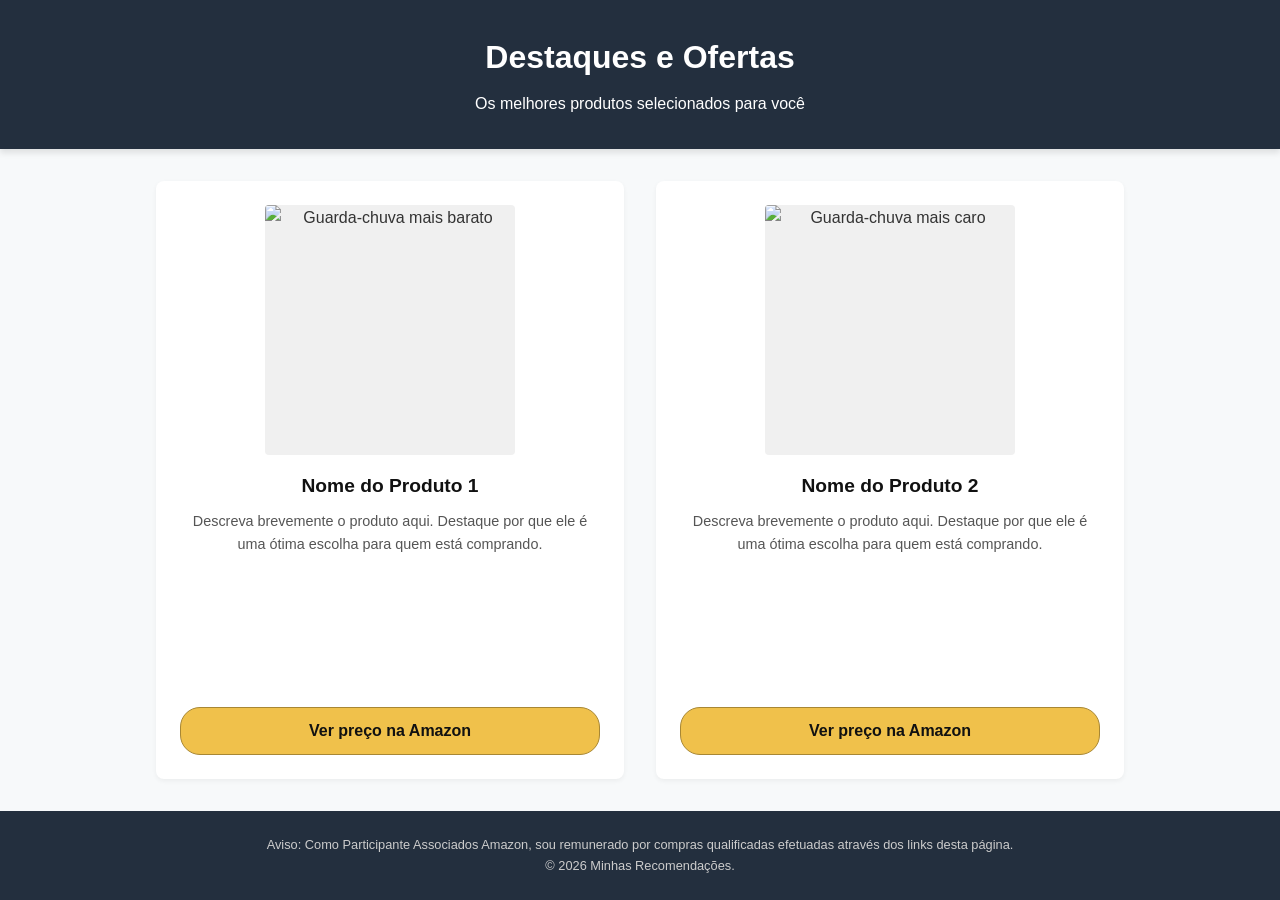
==== index.html @ 4dc49345 "Update index.html" ====
<!DOCTYPE html>
<html lang="pt-BR">
<head>
    <meta charset="UTF-8">
    <meta name="viewport" content="width=device-width, initial-scale=1.0">
    <title>Minhas Recomendações Amazon</title>
    <style>
        :root {
            --primary-color: #232f3e; /* Cor da Amazon */
            --button-color: #f0c14b; /* Amarelo clássico do botão da Amazon */
            --button-hover: #ddb347;
            --text-color: #333;
            --bg-color: #f7f9fa;
            --card-bg: #ffffff;
        }

        * {
            margin: 0;
            padding: 0;
            box-sizing: border-box;
            font-family: 'Segoe UI', Tahoma, Geneva, Verdana, sans-serif;
        }

        body {
            background-color: var(--bg-color);
            color: var(--text-color);
            line-height: 1.6;
            display: flex;
            flex-direction: column;
            min-height: 100vh;
        }

        header {
            background-color: var(--primary-color);
            color: white;
            text-align: center;
            padding: 2rem 1rem;
            box-shadow: 0 4px 6px rgba(0,0,0,0.1);
        }

        header h1 {
            font-size: 2rem;
            margin-bottom: 0.5rem;
        }

        .container {
            flex: 1;
            max-width: 1000px;
            margin: 2rem auto;
            padding: 0 1rem;
            display: grid;
            grid-template-columns: repeat(auto-fit, minmax(300px, 1fr));
            gap: 2rem;
        }

        .product-card {
            background-color: var(--card-bg);
            border-radius: 8px;
            padding: 1.5rem;
            text-align: center;
            box-shadow: 0 2px 5px rgba(0,0,0,0.05);
            transition: transform 0.3s ease, box-shadow 0.3s ease;
            display: flex;
            flex-direction: column;
        }

        .product-card:hover {
            transform: translateY(-5px);
            box-shadow: 0 8px 15px rgba(0,0,0,0.1);
        }

        .product-image {
            width: 100%;
            max-width: 250px;
            height: 250px;
            object-fit: contain;
            margin: 0 auto 1rem;
            background-color: #f0f0f0; /* Fundo cinza para imagens transparentes */
            border-radius: 4px;
        }

        .product-title {
            font-size: 1.2rem;
            margin-bottom: 0.5rem;
            color: #111;
        }

        .product-desc {
            font-size: 0.9rem;
            color: #555;
            margin-bottom: 1.5rem;
            flex-grow: 1;
        }

        .buy-button {
            display: inline-block;
            background-color: var(--button-color);
            color: #111;
            text-decoration: none;
            padding: 10px 20px;
            border-radius: 20px;
            font-weight: bold;
            border: 1px solid #a88734;
            transition: background-color 0.2s ease;
            width: 100%;
        }

        .buy-button:hover {
            background-color: var(--button-hover);
        }

        footer {
            background-color: var(--primary-color);
            color: #ccc;
            text-align: center;
            padding: 1.5rem 1rem;
            font-size: 0.8rem;
            margin-top: auto;
        }
    </style>
</head>
<body>

    <header>
        <h1>Destaques e Ofertas</h1>
        <p>Os melhores produtos selecionados para você</p>
    </header>

    <main class="container">
        <!-- Produto 1 -->
        <article class="product-card">
            <!-- Substitua o link do src pela URL da imagem real do produto -->
            <img src="https://m.media-amazon.com/images/I/61rhMWQ6vXL._AC_SX679_.jpg" alt="Guarda-chuva mais barato" class="product-image">
            <h2 class="product-title">Nome do Produto 1</h2>
            <p class="product-desc">Descreva brevemente o produto aqui. Destaque por que ele é uma ótima escolha para quem está comprando.</p>
            <a href="https://link.amazon/B0eQwgxyG" target="_blank" rel="noopener noreferrer" class="buy-button">Ver preço na Amazon</a>
        </article>

        <!-- Produto 2 -->
        <article class="product-card">
            <!-- Substitua o link do src pela URL da imagem real do produto -->
            <img src="https://m.media-amazon.com/images/I/51vvJgfdexL._AC_SX679_.jpg" alt="Guarda-chuva mais caro" class="product-image">
            <h2 class="product-title">Nome do Produto 2</h2>
            <p class="product-desc">Descreva brevemente o produto aqui. Destaque por que ele é uma ótima escolha para quem está comprando.</p>
            <a href="https://link.amazon/B07h7o9WM" target="_blank" rel="noopener noreferrer" class="buy-button">Ver preço na Amazon</a>
        </article>
    </main>

    <footer>
        <p>Aviso: Como Participante Associados Amazon, sou remunerado por compras qualificadas efetuadas através dos links desta página.</p>
        <p>&copy; 2026 Minhas Recomendações.</p>
    </footer>

</body>
</html>
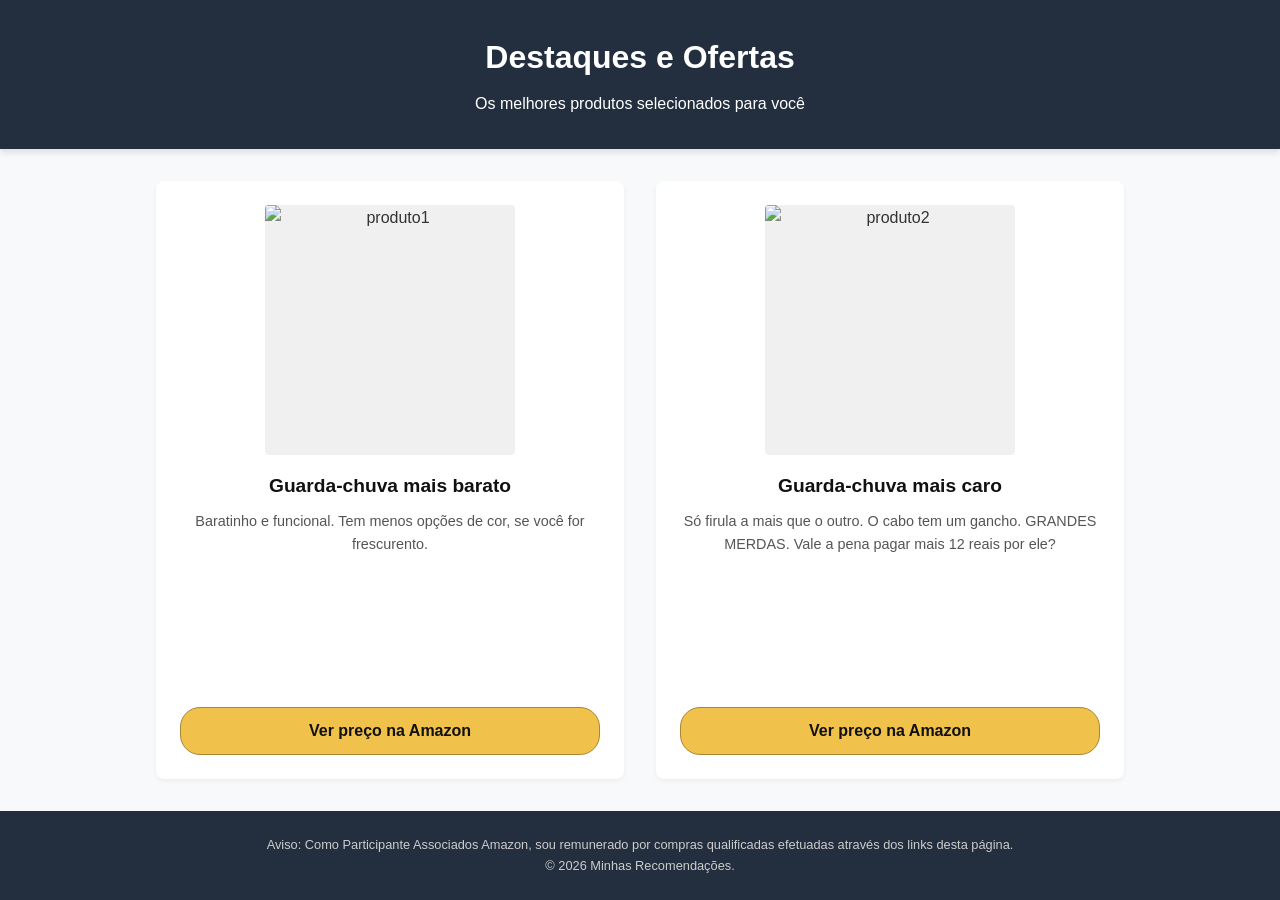
==== commit 68ce60cd: "Update index.html" ====
--- a/index.html
+++ b/index.html
@@ -130,18 +130,18 @@
         <!-- Produto 1 -->
         <article class="product-card">
             <!-- Substitua o link do src pela URL da imagem real do produto -->
-            <img src="https://m.media-amazon.com/images/I/61rhMWQ6vXL._AC_SX679_.jpg" alt="Guarda-chuva mais barato" class="product-image">
-            <h2 class="product-title">Nome do Produto 1</h2>
-            <p class="product-desc">Descreva brevemente o produto aqui. Destaque por que ele é uma ótima escolha para quem está comprando.</p>
+            <img src="https://m.media-amazon.com/images/I/61rhMWQ6vXL._AC_SX679_.jpg" alt="produto1" class="product-image">
+            <h2 class="product-title">Guarda-chuva mais barato</h2>
+            <p class="product-desc">Baratinho e funcional. Tem menos opções de cor, se você for frescurento.</p>
             <a href="https://link.amazon/B0eQwgxyG" target="_blank" rel="noopener noreferrer" class="buy-button">Ver preço na Amazon</a>
         </article>
 
         <!-- Produto 2 -->
         <article class="product-card">
             <!-- Substitua o link do src pela URL da imagem real do produto -->
-            <img src="https://m.media-amazon.com/images/I/51vvJgfdexL._AC_SX679_.jpg" alt="Guarda-chuva mais caro" class="product-image">
-            <h2 class="product-title">Nome do Produto 2</h2>
-            <p class="product-desc">Descreva brevemente o produto aqui. Destaque por que ele é uma ótima escolha para quem está comprando.</p>
+            <img src="https://m.media-amazon.com/images/I/51vvJgfdexL._AC_SX679_.jpg" alt="produto2" class="product-image">
+            <h2 class="product-title">Guarda-chuva mais caro</h2>
+            <p class="product-desc">Só firula a mais que o outro. O cabo tem um gancho. GRANDES MERDAS. Vale a pena pagar mais 12 reais por ele?</p>
             <a href="https://link.amazon/B07h7o9WM" target="_blank" rel="noopener noreferrer" class="buy-button">Ver preço na Amazon</a>
         </article>
     </main>
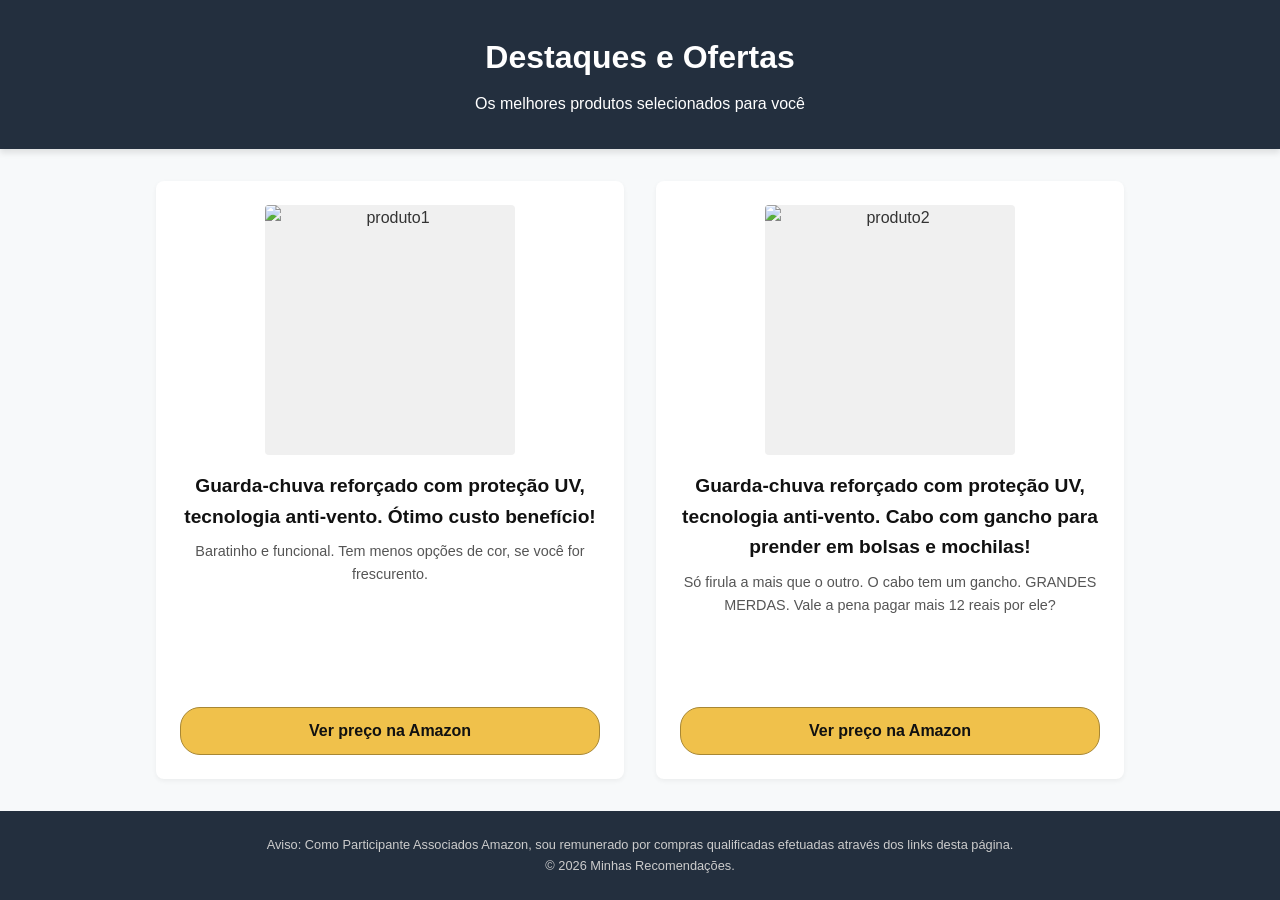
==== commit 2733aa79: "Atualização dos títulos" ====
--- a/index.html
+++ b/index.html
@@ -131,7 +131,7 @@
         <article class="product-card">
             <!-- Substitua o link do src pela URL da imagem real do produto -->
             <img src="https://m.media-amazon.com/images/I/61rhMWQ6vXL._AC_SX679_.jpg" alt="produto1" class="product-image">
-            <h2 class="product-title">Guarda-chuva mais barato</h2>
+            <h2 class="product-title">Guarda-chuva reforçado com proteção UV, tecnologia anti-vento. Ótimo custo benefício!</h2>
             <p class="product-desc">Baratinho e funcional. Tem menos opções de cor, se você for frescurento.</p>
             <a href="https://link.amazon/B0eQwgxyG" target="_blank" rel="noopener noreferrer" class="buy-button">Ver preço na Amazon</a>
         </article>
@@ -140,7 +140,7 @@
         <article class="product-card">
             <!-- Substitua o link do src pela URL da imagem real do produto -->
             <img src="https://m.media-amazon.com/images/I/51vvJgfdexL._AC_SX679_.jpg" alt="produto2" class="product-image">
-            <h2 class="product-title">Guarda-chuva mais caro</h2>
+            <h2 class="product-title">Guarda-chuva reforçado com proteção UV, tecnologia anti-vento. Cabo com gancho para prender em bolsas e mochilas!</h2>
             <p class="product-desc">Só firula a mais que o outro. O cabo tem um gancho. GRANDES MERDAS. Vale a pena pagar mais 12 reais por ele?</p>
             <a href="https://link.amazon/B07h7o9WM" target="_blank" rel="noopener noreferrer" class="buy-button">Ver preço na Amazon</a>
         </article>
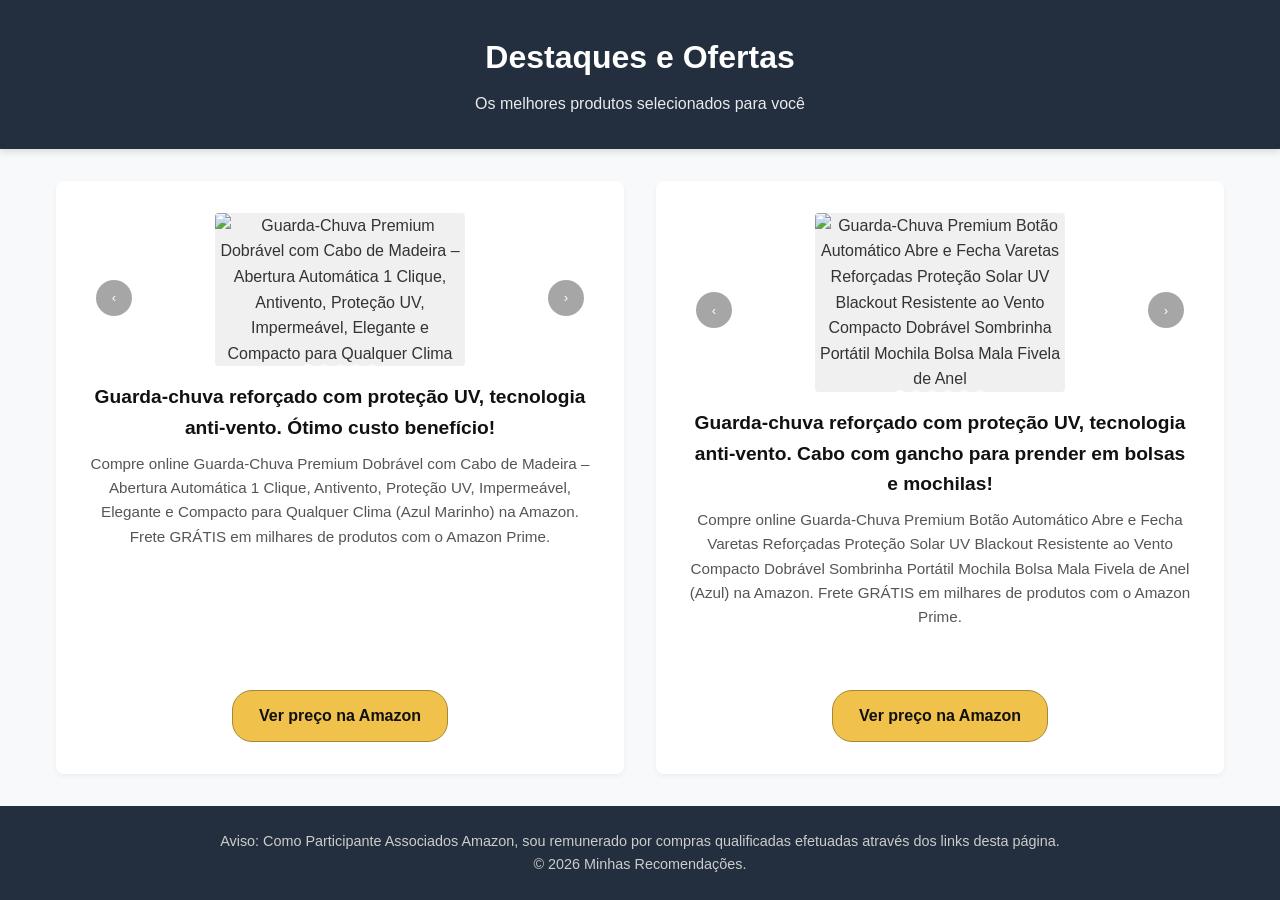
==== commit 277a69ce: "Busca de imagens e descrição diretamente da amazon, carrocel e imagens" ====
--- a/index.html
+++ b/index.html
@@ -4,120 +4,7 @@
     <meta charset="UTF-8">
     <meta name="viewport" content="width=device-width, initial-scale=1.0">
     <title>Minhas Recomendações Amazon</title>
-    <style>
-        :root {
-            --primary-color: #232f3e; /* Cor da Amazon */
-            --button-color: #f0c14b; /* Amarelo clássico do botão da Amazon */
-            --button-hover: #ddb347;
-            --text-color: #333;
-            --bg-color: #f7f9fa;
-            --card-bg: #ffffff;
-        }
-
-        * {
-            margin: 0;
-            padding: 0;
-            box-sizing: border-box;
-            font-family: 'Segoe UI', Tahoma, Geneva, Verdana, sans-serif;
-        }
-
-        body {
-            background-color: var(--bg-color);
-            color: var(--text-color);
-            line-height: 1.6;
-            display: flex;
-            flex-direction: column;
-            min-height: 100vh;
-        }
-
-        header {
-            background-color: var(--primary-color);
-            color: white;
-            text-align: center;
-            padding: 2rem 1rem;
-            box-shadow: 0 4px 6px rgba(0,0,0,0.1);
-        }
-
-        header h1 {
-            font-size: 2rem;
-            margin-bottom: 0.5rem;
-        }
-
-        .container {
-            flex: 1;
-            max-width: 1000px;
-            margin: 2rem auto;
-            padding: 0 1rem;
-            display: grid;
-            grid-template-columns: repeat(auto-fit, minmax(300px, 1fr));
-            gap: 2rem;
-        }
-
-        .product-card {
-            background-color: var(--card-bg);
-            border-radius: 8px;
-            padding: 1.5rem;
-            text-align: center;
-            box-shadow: 0 2px 5px rgba(0,0,0,0.05);
-            transition: transform 0.3s ease, box-shadow 0.3s ease;
-            display: flex;
-            flex-direction: column;
-        }
-
-        .product-card:hover {
-            transform: translateY(-5px);
-            box-shadow: 0 8px 15px rgba(0,0,0,0.1);
-        }
-
-        .product-image {
-            width: 100%;
-            max-width: 250px;
-            height: 250px;
-            object-fit: contain;
-            margin: 0 auto 1rem;
-            background-color: #f0f0f0; /* Fundo cinza para imagens transparentes */
-            border-radius: 4px;
-        }
-
-        .product-title {
-            font-size: 1.2rem;
-            margin-bottom: 0.5rem;
-            color: #111;
-        }
-
-        .product-desc {
-            font-size: 0.9rem;
-            color: #555;
-            margin-bottom: 1.5rem;
-            flex-grow: 1;
-        }
-
-        .buy-button {
-            display: inline-block;
-            background-color: var(--button-color);
-            color: #111;
-            text-decoration: none;
-            padding: 10px 20px;
-            border-radius: 20px;
-            font-weight: bold;
-            border: 1px solid #a88734;
-            transition: background-color 0.2s ease;
-            width: 100%;
-        }
-
-        .buy-button:hover {
-            background-color: var(--button-hover);
-        }
-
-        footer {
-            background-color: var(--primary-color);
-            color: #ccc;
-            text-align: center;
-            padding: 1.5rem 1rem;
-            font-size: 0.8rem;
-            margin-top: auto;
-        }
-    </style>
+    <link rel="stylesheet" href="styles.css">
 </head>
 <body>
 
@@ -151,5 +38,7 @@
         <p>&copy; 2026 Minhas Recomendações.</p>
     </footer>
 
+    <script src="main.js"></script>
+
 </body>
 </html>
--- a/styles.css
+++ b/styles.css
@@ -0,0 +1,222 @@
+:root {
+    --primary-color: #232f3e;
+    --button-color: #f0c14b;
+    --button-hover: #ddb347;
+    --text-color: #333;
+    --bg-color: #f7f9fa;
+    --card-bg: #ffffff;
+}
+
+* {
+    margin: 0;
+    padding: 0;
+    box-sizing: border-box;
+    font-family: 'Segoe UI', Tahoma, Geneva, Verdana, sans-serif;
+}
+
+body {
+    background-color: var(--bg-color);
+    color: var(--text-color);
+    line-height: 1.6;
+    display: flex;
+    flex-direction: column;
+    min-height: 100vh;
+}
+
+header {
+    background-color: var(--primary-color);
+    color: white;
+    text-align: center;
+    padding: 2rem 1rem;
+    box-shadow: 0 4px 6px rgba(0,0,0,0.1);
+}
+
+header h1 {
+    font-size: 2rem;
+    margin-bottom: 0.5rem;
+}
+
+header p {
+    opacity: 0.9;
+}
+
+.container {
+    flex: 1;
+    max-width: 1000px;
+    margin: 2rem auto;
+    padding: 0 1rem;
+    display: grid;
+    grid-template-columns: repeat(auto-fit, minmax(280px, 1fr));
+    gap: 2rem;
+}
+
+.product-card {
+    background-color: var(--card-bg);
+    border-radius: 8px;
+    padding: 1.5rem;
+    text-align: center;
+    box-shadow: 0 2px 5px rgba(0,0,0,0.05);
+    transition: transform 0.3s ease, box-shadow 0.3s ease;
+    display: flex;
+    flex-direction: column;
+}
+
+.product-card:hover {
+    transform: translateY(-5px);
+    box-shadow: 0 8px 15px rgba(0,0,0,0.1);
+}
+
+.product-image {
+    width: 100%;
+    max-width: 250px;
+    max-height: 250px;
+    height: auto;
+    object-fit: contain;
+    margin: 0 auto 1rem;
+    background-color: #f0f0f0;
+    border-radius: 4px;
+}
+
+.product-title {
+    font-size: 1.2rem;
+    margin-bottom: 0.5rem;
+    color: #111;
+}
+
+.product-desc {
+    font-size: 0.95rem;
+    color: #555;
+    margin-bottom: 1.5rem;
+    flex-grow: 1;
+}
+
+.buy-button {
+    display: inline-block;
+    background-color: var(--button-color);
+    color: #111;
+    text-decoration: none;
+    padding: 10px 20px;
+    border-radius: 20px;
+    font-weight: bold;
+    border: 1px solid #a88734;
+    transition: background-color 0.2s ease;
+    width: 100%;
+    box-sizing: border-box;
+}
+
+.buy-button:hover {
+    background-color: var(--button-hover);
+}
+
+footer {
+    background-color: var(--primary-color);
+    color: #ccc;
+    text-align: center;
+    padding: 1.5rem 1rem;
+    font-size: 0.9rem;
+    margin-top: auto;
+}
+
+/* Carousel styles */
+.carousel {
+    position: relative;
+    width: 100%;
+    overflow: hidden;
+}
+
+.carousel-track {
+    display: flex;
+    transition: transform 0.3s ease;
+}
+
+.carousel-item {
+    min-width: 100%;
+    display: none;
+    justify-content: center;
+    align-items: center;
+}
+
+.carousel-item.active { display: flex; }
+
+.carousel-control {
+    position: absolute;
+    top: 50%;
+    transform: translateY(-50%);
+    background: rgba(0,0,0,0.35);
+    color: white;
+    border: none;
+    width: 36px;
+    height: 36px;
+    border-radius: 50%;
+    display: flex;
+    align-items: center;
+    justify-content: center;
+    cursor: pointer;
+}
+
+.carousel-control.prev { left: 8px; }
+.carousel-control.next { right: 8px; }
+
+.carousel-indicators {
+    position: absolute;
+    left: 50%;
+    transform: translateX(-50%);
+    bottom: 8px;
+    display: flex;
+    gap: 6px;
+}
+
+.carousel-dot {
+    width: 10px;
+    height: 10px;
+    border-radius: 50%;
+    background: rgba(255,255,255,0.6);
+    border: none;
+    padding: 0;
+    cursor: pointer;
+}
+
+.carousel-dot.active { background: rgba(255,255,255,0.95); }
+
+/* Responsivo */
+@media (max-width: 600px) {
+    header h1 {
+        font-size: 1.4rem;
+    }
+
+    .container {
+        margin: 1rem auto;
+        gap: 1rem;
+        padding: 0 0.75rem;
+    }
+
+    .product-image {
+        max-width: 180px;
+        max-height: 180px;
+    }
+
+    .buy-button {
+        padding: 12px 16px;
+        font-size: 1rem;
+    }
+}
+
+@media (min-width: 900px) {
+    .container {
+        max-width: 1200px;
+    }
+
+    .product-card {
+        padding: 2rem;
+    }
+
+    .product-image {
+        max-height: 300px;
+    }
+
+    .buy-button {
+        width: auto;
+        align-self: center;
+        padding: 12px 26px;
+    }
+}
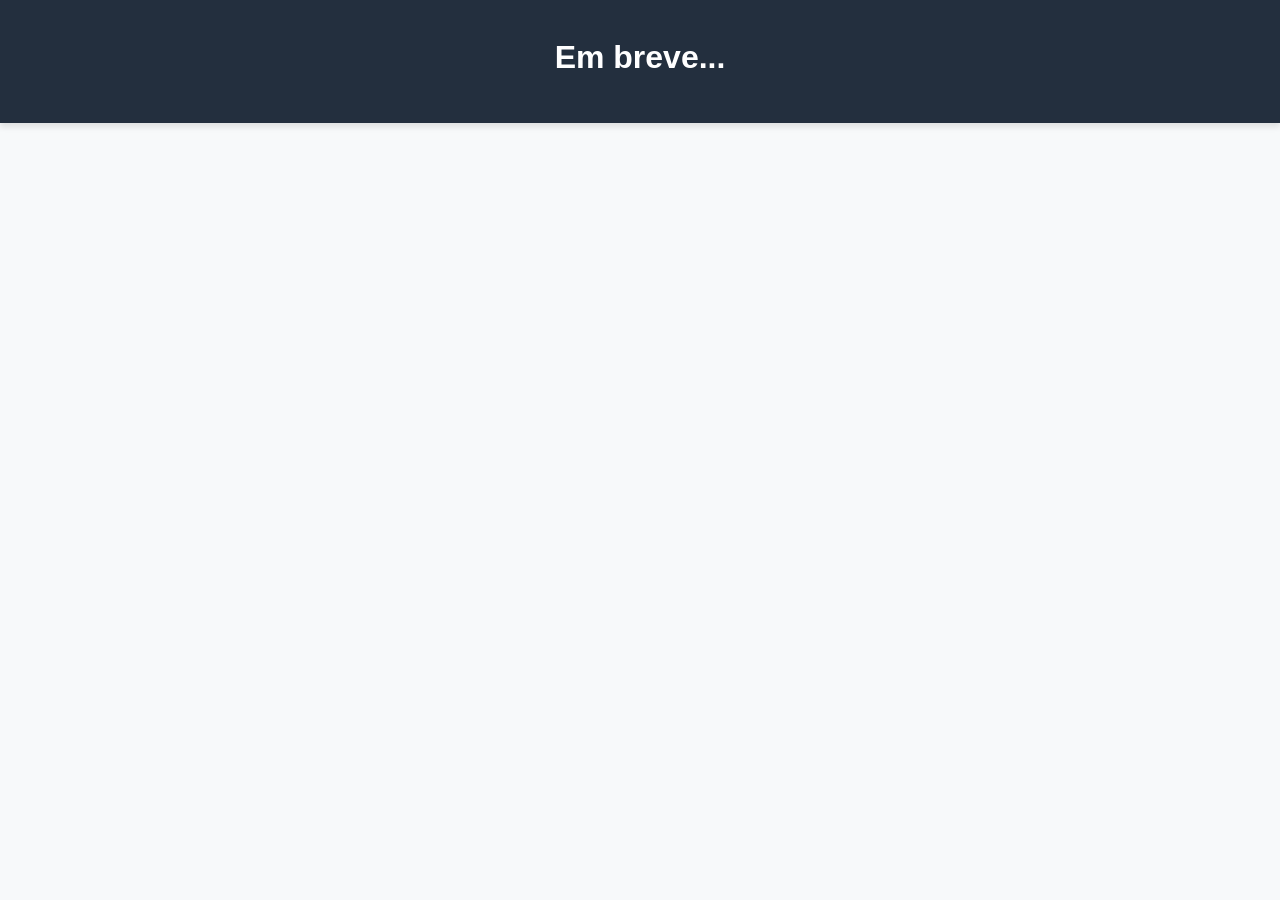
==== commit 04658fea: "Limpando o site.." ====
--- a/index.html
+++ b/index.html
@@ -3,42 +3,15 @@
 <head>
     <meta charset="UTF-8">
     <meta name="viewport" content="width=device-width, initial-scale=1.0">
-    <title>Minhas Recomendações Amazon</title>
+    <title>Caio's</title>
     <link rel="stylesheet" href="styles.css">
 </head>
 <body>
 
     <header>
-        <h1>Destaques e Ofertas</h1>
-        <p>Os melhores produtos selecionados para você</p>
+        <h1>Em breve...</h1>
+        <p></p>
     </header>
-
-    <main class="container">
-        <!-- Produto 1 -->
-        <article class="product-card">
-            <!-- Substitua o link do src pela URL da imagem real do produto -->
-            <img src="https://m.media-amazon.com/images/I/61rhMWQ6vXL._AC_SX679_.jpg" alt="produto1" class="product-image">
-            <h2 class="product-title">Guarda-chuva reforçado com proteção UV, tecnologia anti-vento. Ótimo custo benefício!</h2>
-            <p class="product-desc">Baratinho e funcional. Tem menos opções de cor, se você for frescurento.</p>
-            <a href="https://link.amazon/B0eQwgxyG" target="_blank" rel="noopener noreferrer" class="buy-button">Ver preço na Amazon</a>
-        </article>
-
-        <!-- Produto 2 -->
-        <article class="product-card">
-            <!-- Substitua o link do src pela URL da imagem real do produto -->
-            <img src="https://m.media-amazon.com/images/I/51vvJgfdexL._AC_SX679_.jpg" alt="produto2" class="product-image">
-            <h2 class="product-title">Guarda-chuva reforçado com proteção UV, tecnologia anti-vento. Cabo com gancho para prender em bolsas e mochilas!</h2>
-            <p class="product-desc">Só firula a mais que o outro. O cabo tem um gancho. GRANDES MERDAS. Vale a pena pagar mais 12 reais por ele?</p>
-            <a href="https://link.amazon/B07h7o9WM" target="_blank" rel="noopener noreferrer" class="buy-button">Ver preço na Amazon</a>
-        </article>
-    </main>
-
-    <footer>
-        <p>Aviso: Como Participante Associados Amazon, sou remunerado por compras qualificadas efetuadas através dos links desta página.</p>
-        <p>&copy; 2026 Minhas Recomendações.</p>
-    </footer>
-
-    <script src="main.js"></script>
 
 </body>
 </html>
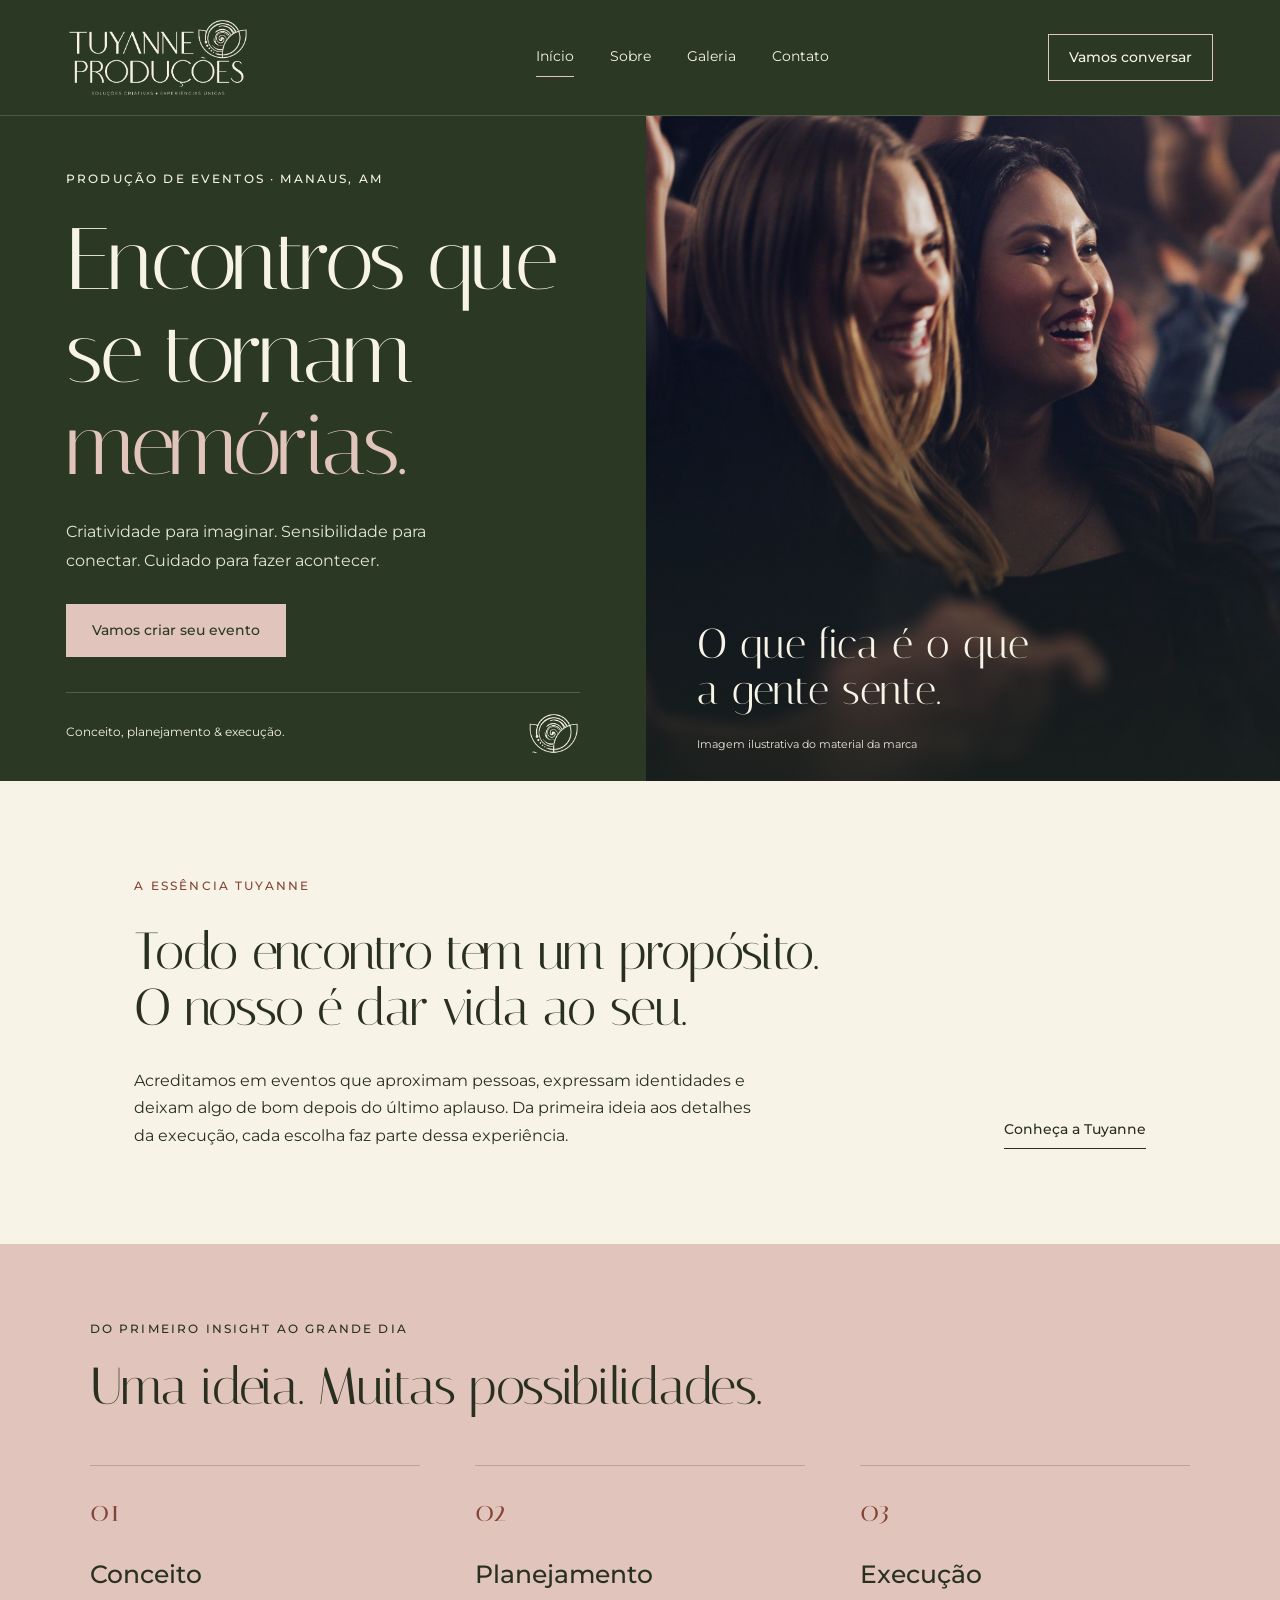
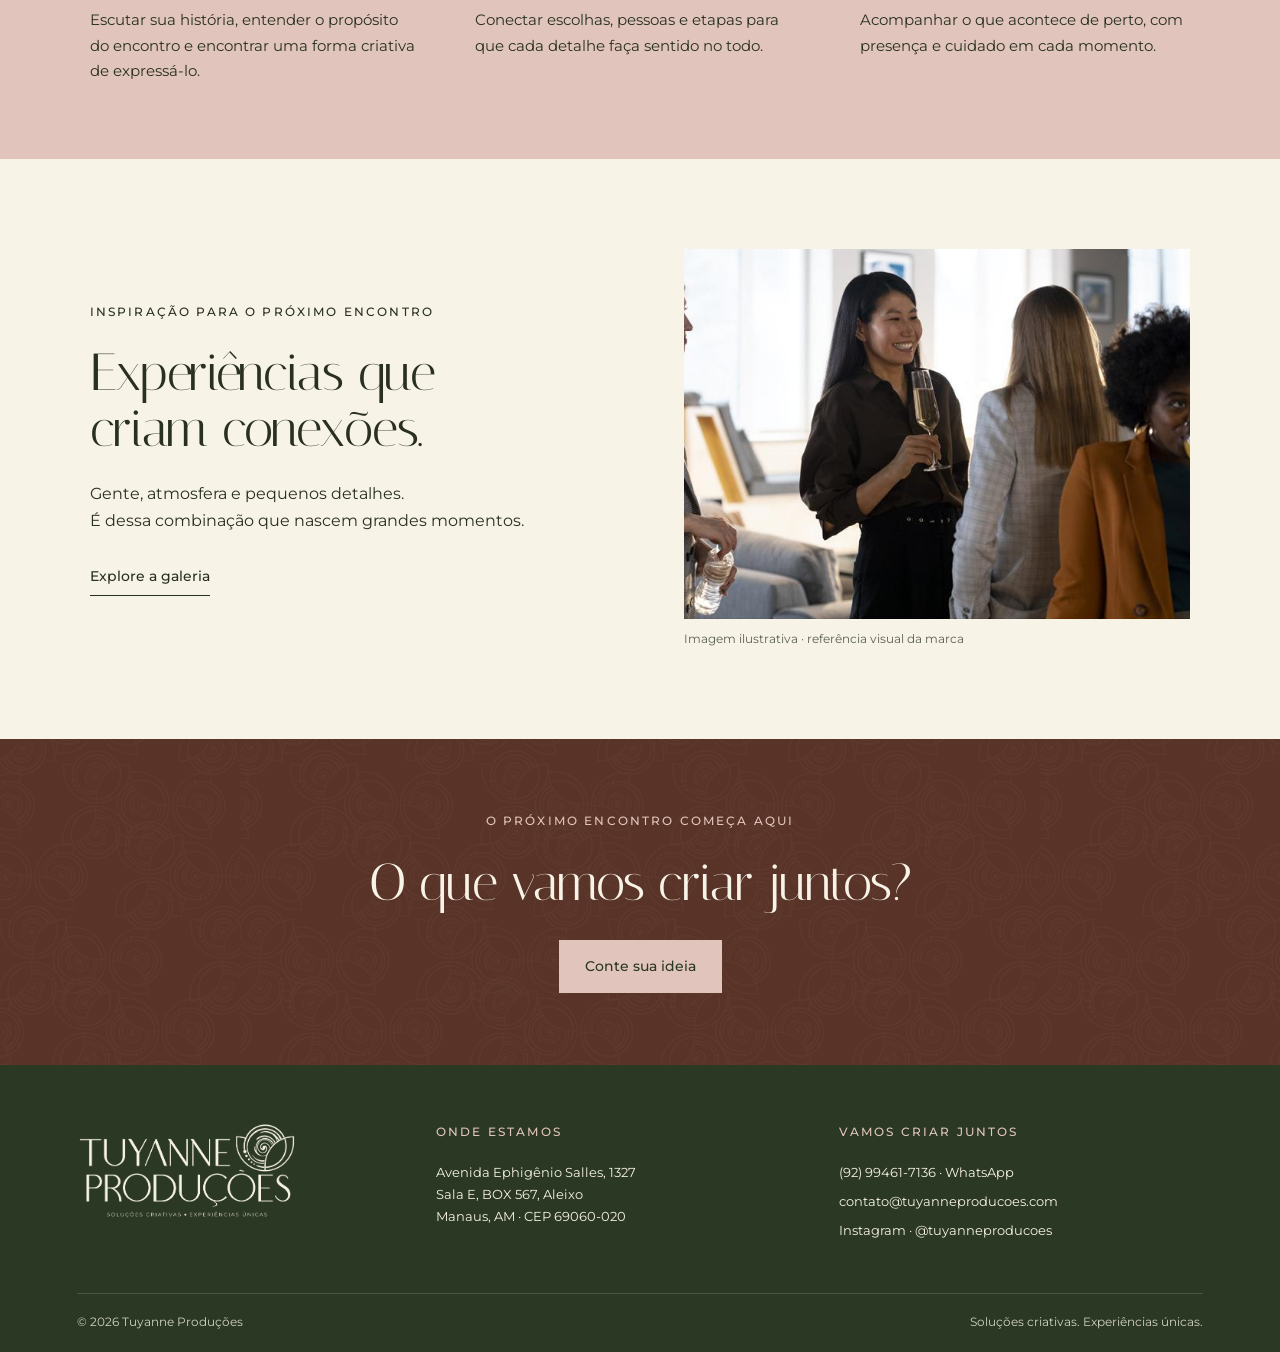
==== commit 981e79e1: "Site Tuyanne" ====
--- a/index.html
+++ b/index.html
@@ -1,17 +1 @@
-<!DOCTYPE html>
-<html lang="pt-BR">
-<head>
-    <meta charset="UTF-8">
-    <meta name="viewport" content="width=device-width, initial-scale=1.0">
-    <title>Caio's</title>
-    <link rel="stylesheet" href="styles.css">
-</head>
-<body>
-
-    <header>
-        <h1>Em breve...</h1>
-        <p></p>
-    </header>
-
-</body>
-</html>
+<!doctype html><html lang="pt-BR"><head><meta charset="utf-8"><meta name="viewport" content="width=device-width, initial-scale=1"><meta name="description" content="Tuyanne Produções. Conceito, planejamento e execução de eventos em Manaus. Soluções criativas, experiências únicas."><title>Início | Tuyanne Produções</title><link rel="icon" href="assets/simbolo.png"><link rel="stylesheet" href="assets/fonts.css"><link rel="stylesheet" href="styles.css"><script src="script.js" defer></script></head><body><a class="skip" href="#conteudo">Pular para o conteúdo</a><header class="header"><a class="brand" href="index.html" aria-label="Tuyanne Produções — Início"><img src="assets/logo.png" alt="Tuyanne Produções"></a><button class="menu" aria-expanded="false" aria-controls="navigation">Menu <span>☰</span></button><nav id="navigation" aria-label="Menu principal"><a href="index.html" aria-current="page">Início</a><a href="sobre.html" >Sobre</a><a href="galeria.html" >Galeria</a><a href="contato.html" >Contato</a></nav><a class="button small header-cta" href="contato.html">Vamos conversar</a></header><main id="conteudo"><section class="hero"><div class="hero-copy"><p class="eyebrow">Produção de eventos · Manaus, AM</p><h1>Encontros que<br>se tornam<br><em>memórias.</em></h1><p class="intro">Criatividade para imaginar. Sensibilidade para conectar. Cuidado para fazer acontecer.</p><a class="button" href="contato.html">Vamos criar seu evento</a><div class="hero-foot"><span>Conceito, planejamento & execução.</span><img src="assets/simbolo.png" alt=""></div></div><div class="hero-photo"><img src="assets/encontros.jpg" alt="Pessoas compartilhando um momento de descontração em um evento"><div class="photo-label">O que fica é o que a gente sente.</div><span class="image-note">Imagem ilustrativa do material da marca</span></div></section><section class="statement"><span class="eyebrow">A essência Tuyanne</span><h2>Todo encontro tem um propósito.<br>O nosso é dar vida ao seu.</h2><div class="statement-bottom"><p>Acreditamos em eventos que aproximam pessoas, expressam identidades e deixam algo de bom depois do último aplauso. Da primeira ideia aos detalhes da execução, cada escolha faz parte dessa experiência.</p><a class="text-link" href="sobre.html">Conheça a Tuyanne</a></div></section><section class="approach"><div class="section-title"><span class="eyebrow">Do primeiro insight ao grande dia</span><h2>Uma ideia. Muitas possibilidades.</h2></div><div class="steps"><article><span class="number">01</span><h3>Conceito</h3><p>Escutar sua história, entender o propósito do encontro e encontrar uma forma criativa de expressá-lo.</p></article><article><span class="number">02</span><h3>Planejamento</h3><p>Conectar escolhas, pessoas e etapas para que cada detalhe faça sentido no todo.</p></article><article><span class="number">03</span><h3>Execução</h3><p>Acompanhar o que acontece de perto, com presença e cuidado em cada momento.</p></article></div></section><section class="gallery-teaser"><div><span class="eyebrow">Inspiração para o próximo encontro</span><h2>Experiências que<br>criam conexões.</h2><p>Gente, atmosfera e pequenos detalhes.<br>É dessa combinação que nascem grandes momentos.</p><a class="text-link" href="galeria.html">Explore a galeria</a></div><figure><img loading="lazy" src="assets/conexoes.jpg" alt="Conversa entre participantes de um encontro"><figcaption>Imagem ilustrativa · referência visual da marca</figcaption></figure></section><section class="closing"><span class="eyebrow">O próximo encontro começa aqui</span><h2>O que vamos criar juntos?</h2><a class="button light" href="contato.html">Conte sua ideia</a></section></main><footer><div class="footer-top"><a href="index.html"><img class="footer-logo" src="assets/logo.png" alt="Tuyanne Produções"></a><div><span class="eyebrow">Onde estamos</span><p>Avenida Ephigênio Salles, 1327<br>Sala E, BOX 567, Aleixo<br>Manaus, AM · CEP 69060-020</p></div><div><span class="eyebrow">Vamos criar juntos</span><div class="phone-line"><a href="tel:+5592994617136">(92) 99461-7136</a> · <a href="https://wa.me/5592994617136" target="_blank" rel="noopener noreferrer">WhatsApp</a></div><a href="mailto:contato@tuyanneproducoes.com">contato@tuyanneproducoes.com</a><a href="https://www.instagram.com/tuyanneproducoes" target="_blank" rel="noopener noreferrer">Instagram · @tuyanneproducoes</a></div></div><div class="footer-bottom"><span>© 2026 Tuyanne Produções</span><span>Soluções criativas. Experiências únicas.</span></div></footer></body></html>
--- a/assets/fonts.css
+++ b/assets/fonts.css
@@ -0,0 +1,28 @@
+@font-face {
+  font-family: 'Italiana';
+  font-style: normal;
+  font-weight: 400;
+  font-display: swap;
+  src: url(font-0.woff2) format('truetype');
+}
+@font-face {
+  font-family: 'Montserrat';
+  font-style: normal;
+  font-weight: 400;
+  font-display: swap;
+  src: url(font-1.woff2) format('truetype');
+}
+@font-face {
+  font-family: 'Montserrat';
+  font-style: normal;
+  font-weight: 500;
+  font-display: swap;
+  src: url(font-2.woff2) format('truetype');
+}
+@font-face {
+  font-family: 'Montserrat';
+  font-style: normal;
+  font-weight: 600;
+  font-display: swap;
+  src: url(font-3.woff2) format('truetype');
+}
--- a/styles.css
+++ b/styles.css
@@ -1,222 +1,8 @@
-:root {
-    --primary-color: #232f3e;
-    --button-color: #f0c14b;
-    --button-hover: #ddb347;
-    --text-color: #333;
-    --bg-color: #f7f9fa;
-    --card-bg: #ffffff;
-}
+:root{--green:#2b3823;--brown:#593327;--clay:#834536;--pink:#e1c4bb;--ochre:#8a592d;--cream:#f7f3e6;--ink:#293021;--line:rgba(43,56,35,.22)}*{box-sizing:border-box}body{margin:0;background:var(--cream);color:var(--ink);font-family:Montserrat,Arial,sans-serif;font-size:16px;line-height:1.7}a{color:inherit;text-decoration:none}button{font:inherit}img{max-width:100%;display:block}h1,h2,h3,p{margin:0}h1,h2{font-family:Italiana,'Times New Roman',serif;font-weight:400;line-height:1.06}h1{font-size:clamp(54px,6.8vw,106px);letter-spacing:-.03em}h1 em{font-style:normal;color:var(--pink)}h2{font-size:clamp(36px,4.1vw,64px);letter-spacing:-.025em}h3{font-weight:500;font-size:25px}p{max-width:65ch}.eyebrow{display:block;font-size:12px;text-transform:uppercase;letter-spacing:.18em;font-weight:500}.header{height:116px;padding:20px 5.2%;display:flex;align-items:center;justify-content:space-between;background:var(--green);color:var(--cream);border-bottom:1px solid #ffffff26}.brand img{width:182px}.header nav{display:flex;gap:36px;margin-left:6%}.header nav a{font-size:14px;padding:7px 0;border-bottom:1px solid transparent}.header nav a:hover,.header nav a[aria-current]{border-color:var(--pink)}.button{display:inline-flex;align-items:center;justify-content:center;padding:15px 25px;background:var(--pink);color:var(--green);border:1px solid var(--pink);font-weight:500;font-size:14px;line-height:1.5;transition:background .2s,transform .2s}.button:hover{background:#efd9d0;transform:translateY(-2px)}.button.small{background:transparent;color:var(--cream);padding:12px 20px}.button.small:hover{background:#ffffff15}.menu{display:none}.hero{display:grid;grid-template-columns:1.02fr 1fr;background:var(--green);color:var(--cream)}.hero-copy{padding:53px 10.2% 27px}.hero .eyebrow{margin-bottom:25px}.intro{font-size:16px;line-height:1.8;max-width:390px;margin:27px 0 28px;color:#e4e5d9}.hero-foot{display:flex;align-items:center;justify-content:space-between;margin-top:35px;border-top:1px solid #ffffff30;padding-top:19px;gap:18px;font-size:12px}.hero-foot img{width:52px}.hero-photo{position:relative;min-height:620px;overflow:hidden}.hero-photo>img{width:100%;height:100%;object-fit:cover;object-position:54% center;position:absolute}.hero-photo:after{content:'';position:absolute;inset:30% 0 0;background:linear-gradient(transparent,#1a211dda)}.photo-label{position:absolute;bottom:67px;left:8%;right:8%;z-index:1;max-width:360px;font-family:Italiana,serif;font-size:42px;line-height:1.1}.image-note{position:absolute;bottom:27px;left:8%;right:8%;z-index:1;font-size:11px;color:#ebe5df}.statement{padding:95px 10.5%;}.statement .eyebrow{color:var(--clay);margin-bottom:28px}.statement-bottom{display:flex;align-items:end;gap:70px;justify-content:space-between;margin-top:32px}.statement-bottom p{max-width:620px}.text-link{display:inline-block;flex-shrink:0;font-size:14px;font-weight:500;border-bottom:1px solid;padding:6px 0}.text-link:hover{color:var(--clay)}.approach{padding:75px 7%;background:var(--pink)}.section-title{display:flex;flex-direction:column;gap:20px}.steps{display:grid;grid-template-columns:repeat(3,1fr);gap:5%;margin-top:50px}.steps article{border-top:1px solid var(--line);padding-top:20px}.number{font-family:Italiana,serif;font-size:30px;color:var(--clay)}.steps h3{margin:16px 0 12px}.steps p{font-size:15px}.gallery-teaser{padding:90px 7%;display:grid;grid-template-columns:1fr 1fr;gap:8%;align-items:center}.gallery-teaser h2{margin:23px 0}.gallery-teaser .text-link{margin-top:25px}figure{margin:0}.gallery-teaser img{height:370px;width:100%;object-fit:cover}figcaption{font-size:12px;margin-top:10px;opacity:.75}.closing{text-align:center;padding:72px 5%;background:linear-gradient(#593327e8,#593327e8),url('assets/pattern.jpg') center/800px;color:var(--cream)}.closing h2{margin:23px 0 30px}.closing .eyebrow{color:var(--pink)}footer{background:var(--green);color:var(--cream);padding:57px 6% 20px}.footer-top{display:grid;grid-template-columns:1fr 1.15fr 1.25fr;gap:6%;font-size:13px}.footer-logo{width:220px}.footer-top .eyebrow{margin-bottom:18px;color:var(--pink)}.footer-top>div>a{display:block;margin-bottom:7px}.footer-top a:hover{text-decoration:underline}.footer-bottom{margin-top:45px;padding-top:18px;border-top:1px solid #ffffff25;display:flex;justify-content:space-between;gap:20px;font-size:12px;color:#d1d1c4}.skip{position:fixed;top:-100px;background:white;color:black;padding:12px;z-index:10}.skip:focus{top:8px;left:8px}:focus-visible{outline:3px solid #b99a53;outline-offset:5px}.page-intro{padding:65px 8% 70px;background:var(--pink)}.page-intro h1{font-size:clamp(52px,6vw,88px);margin:23px 0}.page-intro p{max-width:630px}.about-body{display:grid;grid-template-columns:1fr 1fr;gap:8%;padding:80px 8%;align-items:center}.about-body img{height:520px;width:100%;object-fit:cover}.about-body p{margin-top:25px}.manifesto{background:var(--green);color:var(--cream);padding:80px 12%;text-align:center}.manifesto img{width:90px;margin:0 auto 30px}.manifesto h2{max-width:900px;margin:auto}.manifesto p{margin:30px auto 0}.gallery-grid{padding:60px 7% 80px;display:grid;grid-template-columns:1fr 1fr;gap:38px}.gallery-card button{border:0;padding:0;display:block;background:transparent;width:100%;cursor:zoom-in}.gallery-card img{height:380px;width:100%;object-fit:cover;transition:filter .25s}.gallery-card button:hover img{filter:brightness(.85)}.gallery-card h2{font-family:Montserrat,Arial,sans-serif;font-size:20px;letter-spacing:0;margin-top:18px}.gallery-card figcaption{font-size:14px}.contact-layout{display:grid;grid-template-columns:1.05fr 1fr;gap:9%;padding:75px 8% 90px}.contact-layout h2{margin-bottom:30px}.contact-list{border-top:1px solid var(--line)}.contact-item{padding:23px 0;border-bottom:1px solid var(--line)}.contact-item .eyebrow{margin-bottom:8px;color:var(--clay)}.contact-item a{overflow-wrap:anywhere}.contact-panel{background:var(--green);color:var(--cream);padding:45px;align-self:start}.contact-panel img{width:78px;margin-bottom:30px}.contact-panel p{margin:22px 0 30px}.contact-panel .secondary{display:block;width:fit-content;margin-top:18px;border-bottom:1px solid}.draft-note{padding:18px 8%;background:#e9e5d9;font-size:13px}.lightbox{border:none;background:var(--cream);padding:20px;width:min(1000px,92vw);max-height:92vh}.lightbox::backdrop{background:#172012dc}.lightbox img{width:100%;max-height:70vh;object-fit:contain}.lightbox button{display:block;margin-left:auto;margin-bottom:12px;cursor:pointer;border:1px solid var(--green);padding:8px 16px;background:transparent}.lightbox p{font-size:14px;margin-top:12px}
+@media(min-width:1600px){.hero-copy{padding-top:80px;padding-bottom:40px}.hero-photo{min-height:770px}}@media(max-width:1000px){.header{padding-inline:4%;height:100px}.brand img{width:155px}.header nav{gap:22px;margin-left:0}.header-cta{display:none}.hero-copy{padding:42px 8% 24px}.hero h1{font-size:70px}.hero-photo{min-height:620px}.statement{padding:70px 7%}.statement-bottom{gap:35px}.footer-top{gap:4%;grid-template-columns:.8fr 1fr 1.2fr}.footer-top a{overflow-wrap:anywhere}.contact-panel{padding:32px}.photo-label{font-size:36px}}
+@media(max-width:680px){.header{height:94px;padding:16px 6%;position:relative;flex-wrap:wrap;z-index:3}.brand img{width:146px}.menu{display:flex;gap:15px;align-items:center;background:none;border:1px solid #ffffff70;padding:8px 13px;color:var(--cream);font-size:14px}.header nav{display:none;position:absolute;top:94px;left:0;right:0;background:var(--green);padding:15px 6% 25px;flex-direction:column;gap:10px;border-bottom:1px solid #ffffff40}.header nav.open{display:flex}.header nav a{padding:8px 0;width:fit-content}.hero{grid-template-columns:1fr}.hero-copy{padding:37px 7% 25px}.hero h1{font-size:64px}.hero .eyebrow{font-size:11px;letter-spacing:.12em}.intro{margin:23px 0;max-width:340px}.hero-foot{margin-top:28px}.hero-photo{min-height:400px}.hero-photo>img{object-position:center 43%}.photo-label{font-size:36px;max-width:290px;bottom:59px}.statement{padding:58px 7%}.statement-bottom{display:block;margin-top:26px}.statement-bottom .text-link{margin-top:20px}.approach{padding:54px 7%}.steps{grid-template-columns:1fr;gap:30px;margin-top:32px}.steps h3{margin-top:8px}.gallery-teaser{padding:58px 7%;grid-template-columns:1fr;gap:32px}.gallery-teaser img{height:300px}.closing{padding:60px 7%}.footer-top{grid-template-columns:1fr;gap:35px}.footer-logo{width:195px}.footer-bottom{display:block}.footer-bottom span{display:block;margin-bottom:8px}.page-intro{padding:44px 7%}.page-intro h1{font-size:59px}.about-body{grid-template-columns:1fr;padding:50px 7%;gap:35px}.about-body img{height:380px}.manifesto{padding:55px 7%}.gallery-grid{padding:38px 7% 55px;grid-template-columns:1fr;gap:32px}.gallery-card img{height:310px}.contact-layout{grid-template-columns:1fr;gap:40px;padding:45px 7% 55px}.contact-panel{padding:30px}.eyebrow{letter-spacing:.13em}.footer-top{font-size:14px}}
+@media(prefers-reduced-motion:reduce){*{transition:none!important;scroll-behavior:auto!important}}
 
-* {
-    margin: 0;
-    padding: 0;
-    box-sizing: border-box;
-    font-family: 'Segoe UI', Tahoma, Geneva, Verdana, sans-serif;
-}
+.footer-top .phone-line a{display:inline;margin:0}
 
-body {
-    background-color: var(--bg-color);
-    color: var(--text-color);
-    line-height: 1.6;
-    display: flex;
-    flex-direction: column;
-    min-height: 100vh;
-}
-
-header {
-    background-color: var(--primary-color);
-    color: white;
-    text-align: center;
-    padding: 2rem 1rem;
-    box-shadow: 0 4px 6px rgba(0,0,0,0.1);
-}
-
-header h1 {
-    font-size: 2rem;
-    margin-bottom: 0.5rem;
-}
-
-header p {
-    opacity: 0.9;
-}
-
-.container {
-    flex: 1;
-    max-width: 1000px;
-    margin: 2rem auto;
-    padding: 0 1rem;
-    display: grid;
-    grid-template-columns: repeat(auto-fit, minmax(280px, 1fr));
-    gap: 2rem;
-}
-
-.product-card {
-    background-color: var(--card-bg);
-    border-radius: 8px;
-    padding: 1.5rem;
-    text-align: center;
-    box-shadow: 0 2px 5px rgba(0,0,0,0.05);
-    transition: transform 0.3s ease, box-shadow 0.3s ease;
-    display: flex;
-    flex-direction: column;
-}
-
-.product-card:hover {
-    transform: translateY(-5px);
-    box-shadow: 0 8px 15px rgba(0,0,0,0.1);
-}
-
-.product-image {
-    width: 100%;
-    max-width: 250px;
-    max-height: 250px;
-    height: auto;
-    object-fit: contain;
-    margin: 0 auto 1rem;
-    background-color: #f0f0f0;
-    border-radius: 4px;
-}
-
-.product-title {
-    font-size: 1.2rem;
-    margin-bottom: 0.5rem;
-    color: #111;
-}
-
-.product-desc {
-    font-size: 0.95rem;
-    color: #555;
-    margin-bottom: 1.5rem;
-    flex-grow: 1;
-}
-
-.buy-button {
-    display: inline-block;
-    background-color: var(--button-color);
-    color: #111;
-    text-decoration: none;
-    padding: 10px 20px;
-    border-radius: 20px;
-    font-weight: bold;
-    border: 1px solid #a88734;
-    transition: background-color 0.2s ease;
-    width: 100%;
-    box-sizing: border-box;
-}
-
-.buy-button:hover {
-    background-color: var(--button-hover);
-}
-
-footer {
-    background-color: var(--primary-color);
-    color: #ccc;
-    text-align: center;
-    padding: 1.5rem 1rem;
-    font-size: 0.9rem;
-    margin-top: auto;
-}
-
-/* Carousel styles */
-.carousel {
-    position: relative;
-    width: 100%;
-    overflow: hidden;
-}
-
-.carousel-track {
-    display: flex;
-    transition: transform 0.3s ease;
-}
-
-.carousel-item {
-    min-width: 100%;
-    display: none;
-    justify-content: center;
-    align-items: center;
-}
-
-.carousel-item.active { display: flex; }
-
-.carousel-control {
-    position: absolute;
-    top: 50%;
-    transform: translateY(-50%);
-    background: rgba(0,0,0,0.35);
-    color: white;
-    border: none;
-    width: 36px;
-    height: 36px;
-    border-radius: 50%;
-    display: flex;
-    align-items: center;
-    justify-content: center;
-    cursor: pointer;
-}
-
-.carousel-control.prev { left: 8px; }
-.carousel-control.next { right: 8px; }
-
-.carousel-indicators {
-    position: absolute;
-    left: 50%;
-    transform: translateX(-50%);
-    bottom: 8px;
-    display: flex;
-    gap: 6px;
-}
-
-.carousel-dot {
-    width: 10px;
-    height: 10px;
-    border-radius: 50%;
-    background: rgba(255,255,255,0.6);
-    border: none;
-    padding: 0;
-    cursor: pointer;
-}
-
-.carousel-dot.active { background: rgba(255,255,255,0.95); }
-
-/* Responsivo */
-@media (max-width: 600px) {
-    header h1 {
-        font-size: 1.4rem;
-    }
-
-    .container {
-        margin: 1rem auto;
-        gap: 1rem;
-        padding: 0 0.75rem;
-    }
-
-    .product-image {
-        max-width: 180px;
-        max-height: 180px;
-    }
-
-    .buy-button {
-        padding: 12px 16px;
-        font-size: 1rem;
-    }
-}
-
-@media (min-width: 900px) {
-    .container {
-        max-width: 1200px;
-    }
-
-    .product-card {
-        padding: 2rem;
-    }
-
-    .product-image {
-        max-height: 300px;
-    }
-
-    .buy-button {
-        width: auto;
-        align-self: center;
-        padding: 12px 26px;
-    }
-}
+.phone-line a{white-space:nowrap}.footer-top .phone-line{margin-bottom:7px}
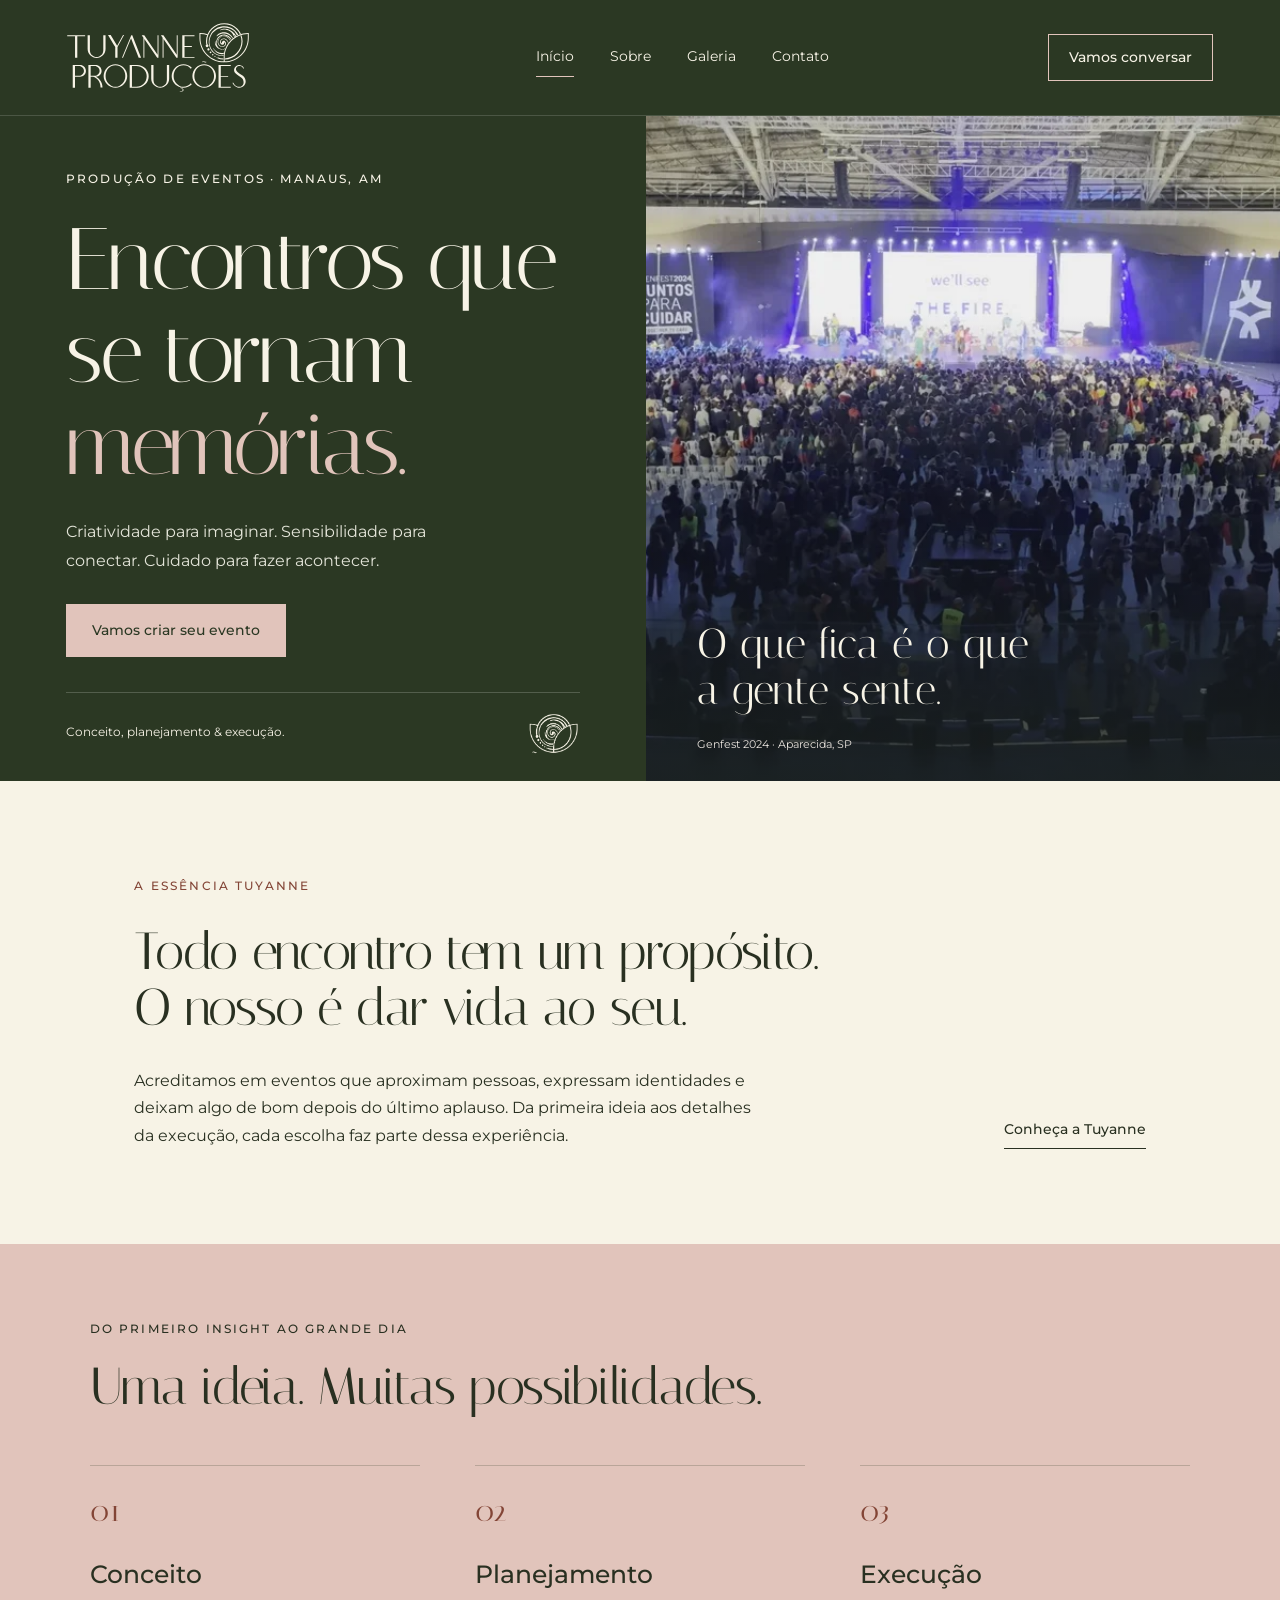
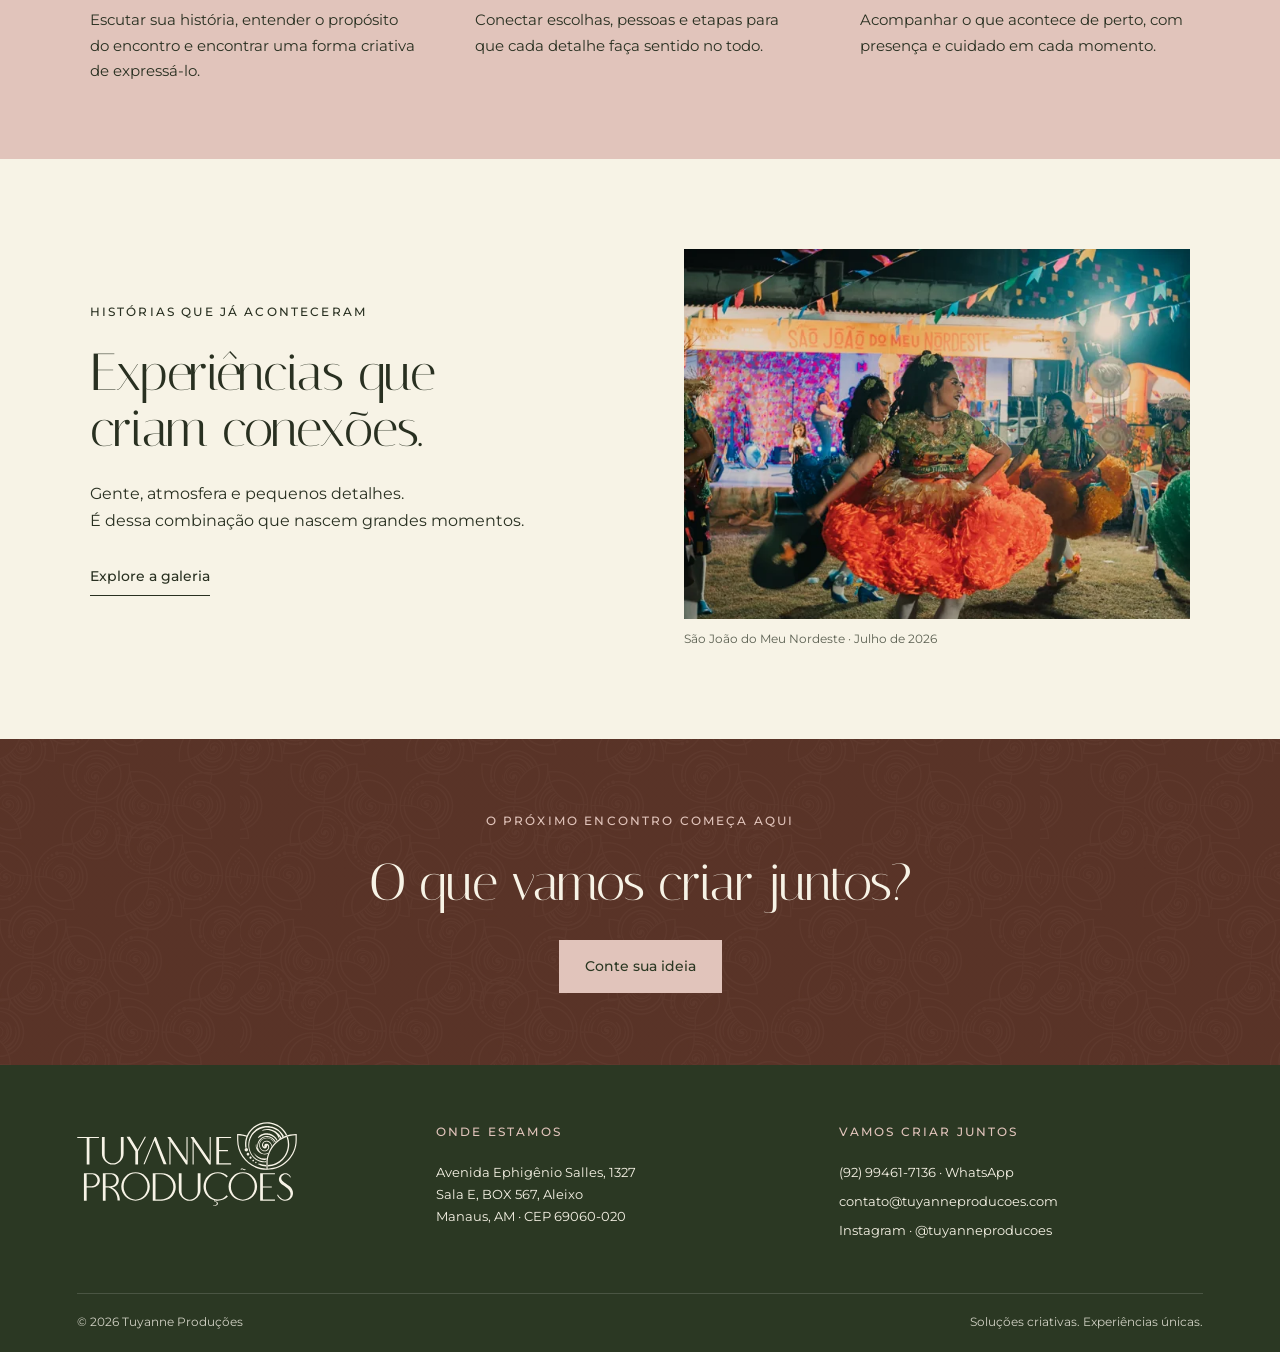
==== commit 9885b7b6: "Fotos do site" ====
--- a/index.html
+++ b/index.html
@@ -1 +1,161 @@
-<!doctype html><html lang="pt-BR"><head><meta charset="utf-8"><meta name="viewport" content="width=device-width, initial-scale=1"><meta name="description" content="Tuyanne Produções. Conceito, planejamento e execução de eventos em Manaus. Soluções criativas, experiências únicas."><title>Início | Tuyanne Produções</title><link rel="icon" href="assets/simbolo.png"><link rel="stylesheet" href="assets/fonts.css"><link rel="stylesheet" href="styles.css"><script src="script.js" defer></script></head><body><a class="skip" href="#conteudo">Pular para o conteúdo</a><header class="header"><a class="brand" href="index.html" aria-label="Tuyanne Produções — Início"><img src="assets/logo.png" alt="Tuyanne Produções"></a><button class="menu" aria-expanded="false" aria-controls="navigation">Menu <span>☰</span></button><nav id="navigation" aria-label="Menu principal"><a href="index.html" aria-current="page">Início</a><a href="sobre.html" >Sobre</a><a href="galeria.html" >Galeria</a><a href="contato.html" >Contato</a></nav><a class="button small header-cta" href="contato.html">Vamos conversar</a></header><main id="conteudo"><section class="hero"><div class="hero-copy"><p class="eyebrow">Produção de eventos · Manaus, AM</p><h1>Encontros que<br>se tornam<br><em>memórias.</em></h1><p class="intro">Criatividade para imaginar. Sensibilidade para conectar. Cuidado para fazer acontecer.</p><a class="button" href="contato.html">Vamos criar seu evento</a><div class="hero-foot"><span>Conceito, planejamento & execução.</span><img src="assets/simbolo.png" alt=""></div></div><div class="hero-photo"><img src="assets/encontros.jpg" alt="Pessoas compartilhando um momento de descontração em um evento"><div class="photo-label">O que fica é o que a gente sente.</div><span class="image-note">Imagem ilustrativa do material da marca</span></div></section><section class="statement"><span class="eyebrow">A essência Tuyanne</span><h2>Todo encontro tem um propósito.<br>O nosso é dar vida ao seu.</h2><div class="statement-bottom"><p>Acreditamos em eventos que aproximam pessoas, expressam identidades e deixam algo de bom depois do último aplauso. Da primeira ideia aos detalhes da execução, cada escolha faz parte dessa experiência.</p><a class="text-link" href="sobre.html">Conheça a Tuyanne</a></div></section><section class="approach"><div class="section-title"><span class="eyebrow">Do primeiro insight ao grande dia</span><h2>Uma ideia. Muitas possibilidades.</h2></div><div class="steps"><article><span class="number">01</span><h3>Conceito</h3><p>Escutar sua história, entender o propósito do encontro e encontrar uma forma criativa de expressá-lo.</p></article><article><span class="number">02</span><h3>Planejamento</h3><p>Conectar escolhas, pessoas e etapas para que cada detalhe faça sentido no todo.</p></article><article><span class="number">03</span><h3>Execução</h3><p>Acompanhar o que acontece de perto, com presença e cuidado em cada momento.</p></article></div></section><section class="gallery-teaser"><div><span class="eyebrow">Inspiração para o próximo encontro</span><h2>Experiências que<br>criam conexões.</h2><p>Gente, atmosfera e pequenos detalhes.<br>É dessa combinação que nascem grandes momentos.</p><a class="text-link" href="galeria.html">Explore a galeria</a></div><figure><img loading="lazy" src="assets/conexoes.jpg" alt="Conversa entre participantes de um encontro"><figcaption>Imagem ilustrativa · referência visual da marca</figcaption></figure></section><section class="closing"><span class="eyebrow">O próximo encontro começa aqui</span><h2>O que vamos criar juntos?</h2><a class="button light" href="contato.html">Conte sua ideia</a></section></main><footer><div class="footer-top"><a href="index.html"><img class="footer-logo" src="assets/logo.png" alt="Tuyanne Produções"></a><div><span class="eyebrow">Onde estamos</span><p>Avenida Ephigênio Salles, 1327<br>Sala E, BOX 567, Aleixo<br>Manaus, AM · CEP 69060-020</p></div><div><span class="eyebrow">Vamos criar juntos</span><div class="phone-line"><a href="tel:+5592994617136">(92) 99461-7136</a> · <a href="https://wa.me/5592994617136" target="_blank" rel="noopener noreferrer">WhatsApp</a></div><a href="mailto:contato@tuyanneproducoes.com">contato@tuyanneproducoes.com</a><a href="https://www.instagram.com/tuyanneproducoes" target="_blank" rel="noopener noreferrer">Instagram · @tuyanneproducoes</a></div></div><div class="footer-bottom"><span>© 2026 Tuyanne Produções</span><span>Soluções criativas. Experiências únicas.</span></div></footer></body></html>+<!doctype html>
+<html lang="pt-BR">
+  <head>
+    <meta charset="utf-8" />
+    <meta name="viewport" content="width=device-width, initial-scale=1" />
+    <meta
+      name="description"
+      content="Tuyanne Produções. Conceito, planejamento e execução de eventos em Manaus. Soluções criativas, experiências únicas."
+    />
+    <title>Início | Tuyanne Produções</title>
+    <link rel="icon" href="assets/simbolo.png" />
+    <link rel="stylesheet" href="assets/fonts.css" />
+    <link rel="stylesheet" href="styles.css" />
+    <script src="script.js" defer></script>
+  </head>
+  <body>
+    <a class="skip" href="#conteudo">Pular para o conteúdo</a>
+    <header class="header">
+      <a class="brand" href="index.html" aria-label="Tuyanne Produções — Início"
+        ><img src="assets/logo.svg" alt="Tuyanne Produções" /></a
+      ><button class="menu" aria-expanded="false" aria-controls="navigation">
+        Menu <span>☰</span>
+      </button>
+      <nav id="navigation" aria-label="Menu principal">
+        <a href="index.html" aria-current="page">Início</a
+        ><a href="sobre.html">Sobre</a><a href="galeria.html">Galeria</a
+        ><a href="contato.html">Contato</a>
+      </nav>
+      <a class="button small header-cta" href="contato.html">Vamos conversar</a>
+    </header>
+    <main id="conteudo">
+      <section class="hero">
+        <div class="hero-copy">
+          <p class="eyebrow">Produção de eventos · Manaus, AM</p>
+          <h1>Encontros que<br />se tornam<br /><em>memórias.</em></h1>
+          <p class="intro">
+            Criatividade para imaginar. Sensibilidade para conectar. Cuidado
+            para fazer acontecer.
+          </p>
+          <a class="button" href="contato.html">Vamos criar seu evento</a>
+          <div class="hero-foot">
+            <span>Conceito, planejamento & execução.</span
+            ><img src="assets/simbolo.png" alt="" />
+          </div>
+        </div>
+        <div class="hero-photo">
+<img src="assets/portfolio/genfest-publico-1280.webp" srcset="assets/portfolio/genfest-publico-640.webp 640w, assets/portfolio/genfest-publico-1280.webp 1080w" sizes="(max-width: 680px) 100vw, 50vw" alt="Vista geral do público e do palco no Genfest 2024, em Aparecida" fetchpriority="high" decoding="async" />
+          <div class="photo-label">O que fica é o que a gente sente.</div>
+          <span class="image-note"
+            >Genfest 2024 · Aparecida, SP</span
+          >
+        </div>
+      </section>
+      <section class="statement">
+        <span class="eyebrow">A essência Tuyanne</span>
+        <h2>Todo encontro tem um propósito.<br />O nosso é dar vida ao seu.</h2>
+        <div class="statement-bottom">
+          <p>
+            Acreditamos em eventos que aproximam pessoas, expressam identidades
+            e deixam algo de bom depois do último aplauso. Da primeira ideia aos
+            detalhes da execução, cada escolha faz parte dessa experiência.
+          </p>
+          <a class="text-link" href="sobre.html">Conheça a Tuyanne</a>
+        </div>
+      </section>
+      <section class="approach">
+        <div class="section-title">
+          <span class="eyebrow">Do primeiro insight ao grande dia</span>
+          <h2>Uma ideia. Muitas possibilidades.</h2>
+        </div>
+        <div class="steps">
+          <article>
+            <span class="number">01</span>
+            <h3>Conceito</h3>
+            <p>
+              Escutar sua história, entender o propósito do encontro e encontrar
+              uma forma criativa de expressá-lo.
+            </p>
+          </article>
+          <article>
+            <span class="number">02</span>
+            <h3>Planejamento</h3>
+            <p>
+              Conectar escolhas, pessoas e etapas para que cada detalhe faça
+              sentido no todo.
+            </p>
+          </article>
+          <article>
+            <span class="number">03</span>
+            <h3>Execução</h3>
+            <p>
+              Acompanhar o que acontece de perto, com presença e cuidado em cada
+              momento.
+            </p>
+          </article>
+        </div>
+      </section>
+      <section class="gallery-teaser">
+        <div>
+          <span class="eyebrow">Histórias que já aconteceram</span>
+          <h2>Experiências que<br />criam conexões.</h2>
+          <p>
+            Gente, atmosfera e pequenos detalhes.<br />É dessa combinação que
+            nascem grandes momentos.
+          </p>
+          <a class="text-link" href="galeria.html">Explore a galeria</a>
+        </div>
+        <figure>
+<img class="" src="assets/portfolio/sao-joao-danca-1280.webp" srcset="assets/portfolio/sao-joao-danca-640.webp 640w, assets/portfolio/sao-joao-danca-1280.webp 1280w" sizes="(max-width: 680px) 100vw, 50vw" alt="Dança e público sob as bandeirinhas do São João do Meu Nordeste" loading="lazy" decoding="async" /><figcaption>São João do Meu Nordeste · Julho de 2026</figcaption>
+        </figure>
+      </section>
+<section class="closing">
+        <span class="eyebrow">O próximo encontro começa aqui</span>
+        <h2>O que vamos criar juntos?</h2>
+        <a class="button light" href="contato.html">Conte sua ideia</a>
+      </section>
+    </main>
+    <footer>
+      <div class="footer-top">
+        <a href="index.html"
+          ><img
+            class="footer-logo"
+            src="assets/logo.svg"
+            alt="Tuyanne Produções"
+        /></a>
+        <div>
+          <span class="eyebrow">Onde estamos</span>
+          <p>
+            Avenida Ephigênio Salles, 1327<br />Sala E, BOX 567, Aleixo<br />Manaus,
+            AM · CEP 69060-020
+          </p>
+        </div>
+        <div>
+          <span class="eyebrow">Vamos criar juntos</span>
+          <div class="phone-line">
+            <a href="tel:+5592994617136">(92) 99461-7136</a> ·
+            <a
+              href="https://wa.me/5592994617136"
+              target="_blank"
+              rel="noopener noreferrer"
+              >WhatsApp</a
+            >
+          </div>
+          <a href="mailto:contato@tuyanneproducoes.com"
+            >contato@tuyanneproducoes.com</a
+          ><a
+            href="https://www.instagram.com/tuyanneproducoes"
+            target="_blank"
+            rel="noopener noreferrer"
+            >Instagram · @tuyanneproducoes</a
+          >
+        </div>
+      </div>
+      <div class="footer-bottom">
+        <span>© 2026 Tuyanne Produções</span
+        ><span>Soluções criativas. Experiências únicas.</span>
+      </div>
+    </footer>
+  </body>
+</html>
+
--- a/styles.css
+++ b/styles.css
@@ -1,8 +1,783 @@
-:root{--green:#2b3823;--brown:#593327;--clay:#834536;--pink:#e1c4bb;--ochre:#8a592d;--cream:#f7f3e6;--ink:#293021;--line:rgba(43,56,35,.22)}*{box-sizing:border-box}body{margin:0;background:var(--cream);color:var(--ink);font-family:Montserrat,Arial,sans-serif;font-size:16px;line-height:1.7}a{color:inherit;text-decoration:none}button{font:inherit}img{max-width:100%;display:block}h1,h2,h3,p{margin:0}h1,h2{font-family:Italiana,'Times New Roman',serif;font-weight:400;line-height:1.06}h1{font-size:clamp(54px,6.8vw,106px);letter-spacing:-.03em}h1 em{font-style:normal;color:var(--pink)}h2{font-size:clamp(36px,4.1vw,64px);letter-spacing:-.025em}h3{font-weight:500;font-size:25px}p{max-width:65ch}.eyebrow{display:block;font-size:12px;text-transform:uppercase;letter-spacing:.18em;font-weight:500}.header{height:116px;padding:20px 5.2%;display:flex;align-items:center;justify-content:space-between;background:var(--green);color:var(--cream);border-bottom:1px solid #ffffff26}.brand img{width:182px}.header nav{display:flex;gap:36px;margin-left:6%}.header nav a{font-size:14px;padding:7px 0;border-bottom:1px solid transparent}.header nav a:hover,.header nav a[aria-current]{border-color:var(--pink)}.button{display:inline-flex;align-items:center;justify-content:center;padding:15px 25px;background:var(--pink);color:var(--green);border:1px solid var(--pink);font-weight:500;font-size:14px;line-height:1.5;transition:background .2s,transform .2s}.button:hover{background:#efd9d0;transform:translateY(-2px)}.button.small{background:transparent;color:var(--cream);padding:12px 20px}.button.small:hover{background:#ffffff15}.menu{display:none}.hero{display:grid;grid-template-columns:1.02fr 1fr;background:var(--green);color:var(--cream)}.hero-copy{padding:53px 10.2% 27px}.hero .eyebrow{margin-bottom:25px}.intro{font-size:16px;line-height:1.8;max-width:390px;margin:27px 0 28px;color:#e4e5d9}.hero-foot{display:flex;align-items:center;justify-content:space-between;margin-top:35px;border-top:1px solid #ffffff30;padding-top:19px;gap:18px;font-size:12px}.hero-foot img{width:52px}.hero-photo{position:relative;min-height:620px;overflow:hidden}.hero-photo>img{width:100%;height:100%;object-fit:cover;object-position:54% center;position:absolute}.hero-photo:after{content:'';position:absolute;inset:30% 0 0;background:linear-gradient(transparent,#1a211dda)}.photo-label{position:absolute;bottom:67px;left:8%;right:8%;z-index:1;max-width:360px;font-family:Italiana,serif;font-size:42px;line-height:1.1}.image-note{position:absolute;bottom:27px;left:8%;right:8%;z-index:1;font-size:11px;color:#ebe5df}.statement{padding:95px 10.5%;}.statement .eyebrow{color:var(--clay);margin-bottom:28px}.statement-bottom{display:flex;align-items:end;gap:70px;justify-content:space-between;margin-top:32px}.statement-bottom p{max-width:620px}.text-link{display:inline-block;flex-shrink:0;font-size:14px;font-weight:500;border-bottom:1px solid;padding:6px 0}.text-link:hover{color:var(--clay)}.approach{padding:75px 7%;background:var(--pink)}.section-title{display:flex;flex-direction:column;gap:20px}.steps{display:grid;grid-template-columns:repeat(3,1fr);gap:5%;margin-top:50px}.steps article{border-top:1px solid var(--line);padding-top:20px}.number{font-family:Italiana,serif;font-size:30px;color:var(--clay)}.steps h3{margin:16px 0 12px}.steps p{font-size:15px}.gallery-teaser{padding:90px 7%;display:grid;grid-template-columns:1fr 1fr;gap:8%;align-items:center}.gallery-teaser h2{margin:23px 0}.gallery-teaser .text-link{margin-top:25px}figure{margin:0}.gallery-teaser img{height:370px;width:100%;object-fit:cover}figcaption{font-size:12px;margin-top:10px;opacity:.75}.closing{text-align:center;padding:72px 5%;background:linear-gradient(#593327e8,#593327e8),url('assets/pattern.jpg') center/800px;color:var(--cream)}.closing h2{margin:23px 0 30px}.closing .eyebrow{color:var(--pink)}footer{background:var(--green);color:var(--cream);padding:57px 6% 20px}.footer-top{display:grid;grid-template-columns:1fr 1.15fr 1.25fr;gap:6%;font-size:13px}.footer-logo{width:220px}.footer-top .eyebrow{margin-bottom:18px;color:var(--pink)}.footer-top>div>a{display:block;margin-bottom:7px}.footer-top a:hover{text-decoration:underline}.footer-bottom{margin-top:45px;padding-top:18px;border-top:1px solid #ffffff25;display:flex;justify-content:space-between;gap:20px;font-size:12px;color:#d1d1c4}.skip{position:fixed;top:-100px;background:white;color:black;padding:12px;z-index:10}.skip:focus{top:8px;left:8px}:focus-visible{outline:3px solid #b99a53;outline-offset:5px}.page-intro{padding:65px 8% 70px;background:var(--pink)}.page-intro h1{font-size:clamp(52px,6vw,88px);margin:23px 0}.page-intro p{max-width:630px}.about-body{display:grid;grid-template-columns:1fr 1fr;gap:8%;padding:80px 8%;align-items:center}.about-body img{height:520px;width:100%;object-fit:cover}.about-body p{margin-top:25px}.manifesto{background:var(--green);color:var(--cream);padding:80px 12%;text-align:center}.manifesto img{width:90px;margin:0 auto 30px}.manifesto h2{max-width:900px;margin:auto}.manifesto p{margin:30px auto 0}.gallery-grid{padding:60px 7% 80px;display:grid;grid-template-columns:1fr 1fr;gap:38px}.gallery-card button{border:0;padding:0;display:block;background:transparent;width:100%;cursor:zoom-in}.gallery-card img{height:380px;width:100%;object-fit:cover;transition:filter .25s}.gallery-card button:hover img{filter:brightness(.85)}.gallery-card h2{font-family:Montserrat,Arial,sans-serif;font-size:20px;letter-spacing:0;margin-top:18px}.gallery-card figcaption{font-size:14px}.contact-layout{display:grid;grid-template-columns:1.05fr 1fr;gap:9%;padding:75px 8% 90px}.contact-layout h2{margin-bottom:30px}.contact-list{border-top:1px solid var(--line)}.contact-item{padding:23px 0;border-bottom:1px solid var(--line)}.contact-item .eyebrow{margin-bottom:8px;color:var(--clay)}.contact-item a{overflow-wrap:anywhere}.contact-panel{background:var(--green);color:var(--cream);padding:45px;align-self:start}.contact-panel img{width:78px;margin-bottom:30px}.contact-panel p{margin:22px 0 30px}.contact-panel .secondary{display:block;width:fit-content;margin-top:18px;border-bottom:1px solid}.draft-note{padding:18px 8%;background:#e9e5d9;font-size:13px}.lightbox{border:none;background:var(--cream);padding:20px;width:min(1000px,92vw);max-height:92vh}.lightbox::backdrop{background:#172012dc}.lightbox img{width:100%;max-height:70vh;object-fit:contain}.lightbox button{display:block;margin-left:auto;margin-bottom:12px;cursor:pointer;border:1px solid var(--green);padding:8px 16px;background:transparent}.lightbox p{font-size:14px;margin-top:12px}
-@media(min-width:1600px){.hero-copy{padding-top:80px;padding-bottom:40px}.hero-photo{min-height:770px}}@media(max-width:1000px){.header{padding-inline:4%;height:100px}.brand img{width:155px}.header nav{gap:22px;margin-left:0}.header-cta{display:none}.hero-copy{padding:42px 8% 24px}.hero h1{font-size:70px}.hero-photo{min-height:620px}.statement{padding:70px 7%}.statement-bottom{gap:35px}.footer-top{gap:4%;grid-template-columns:.8fr 1fr 1.2fr}.footer-top a{overflow-wrap:anywhere}.contact-panel{padding:32px}.photo-label{font-size:36px}}
-@media(max-width:680px){.header{height:94px;padding:16px 6%;position:relative;flex-wrap:wrap;z-index:3}.brand img{width:146px}.menu{display:flex;gap:15px;align-items:center;background:none;border:1px solid #ffffff70;padding:8px 13px;color:var(--cream);font-size:14px}.header nav{display:none;position:absolute;top:94px;left:0;right:0;background:var(--green);padding:15px 6% 25px;flex-direction:column;gap:10px;border-bottom:1px solid #ffffff40}.header nav.open{display:flex}.header nav a{padding:8px 0;width:fit-content}.hero{grid-template-columns:1fr}.hero-copy{padding:37px 7% 25px}.hero h1{font-size:64px}.hero .eyebrow{font-size:11px;letter-spacing:.12em}.intro{margin:23px 0;max-width:340px}.hero-foot{margin-top:28px}.hero-photo{min-height:400px}.hero-photo>img{object-position:center 43%}.photo-label{font-size:36px;max-width:290px;bottom:59px}.statement{padding:58px 7%}.statement-bottom{display:block;margin-top:26px}.statement-bottom .text-link{margin-top:20px}.approach{padding:54px 7%}.steps{grid-template-columns:1fr;gap:30px;margin-top:32px}.steps h3{margin-top:8px}.gallery-teaser{padding:58px 7%;grid-template-columns:1fr;gap:32px}.gallery-teaser img{height:300px}.closing{padding:60px 7%}.footer-top{grid-template-columns:1fr;gap:35px}.footer-logo{width:195px}.footer-bottom{display:block}.footer-bottom span{display:block;margin-bottom:8px}.page-intro{padding:44px 7%}.page-intro h1{font-size:59px}.about-body{grid-template-columns:1fr;padding:50px 7%;gap:35px}.about-body img{height:380px}.manifesto{padding:55px 7%}.gallery-grid{padding:38px 7% 55px;grid-template-columns:1fr;gap:32px}.gallery-card img{height:310px}.contact-layout{grid-template-columns:1fr;gap:40px;padding:45px 7% 55px}.contact-panel{padding:30px}.eyebrow{letter-spacing:.13em}.footer-top{font-size:14px}}
-@media(prefers-reduced-motion:reduce){*{transition:none!important;scroll-behavior:auto!important}}
+:root {
+  --green: #2b3823;
+  --brown: #593327;
+  --clay: #834536;
+  --pink: #e1c4bb;
+  --ochre: #8a592d;
+  --cream: #f7f3e6;
+  --ink: #293021;
+  --line: rgba(43, 56, 35, 0.22);
+}
+* {
+  box-sizing: border-box;
+}
+body {
+  margin: 0;
+  background: var(--cream);
+  color: var(--ink);
+  font-family: Montserrat, Arial, sans-serif;
+  font-size: 16px;
+  line-height: 1.7;
+}
+a {
+  color: inherit;
+  text-decoration: none;
+}
+button {
+  font: inherit;
+}
+img {
+  max-width: 100%;
+  display: block;
+}
+h1,
+h2,
+h3,
+p {
+  margin: 0;
+}
+h1,
+h2 {
+  font-family: Italiana, 'Times New Roman', serif;
+  font-weight: 400;
+  line-height: 1.06;
+}
+h1 {
+  font-size: clamp(54px, 6.8vw, 106px);
+  letter-spacing: -0.03em;
+}
+h1 em {
+  font-style: normal;
+  color: var(--pink);
+}
+h2 {
+  font-size: clamp(36px, 4.1vw, 64px);
+  letter-spacing: -0.025em;
+}
+h3 {
+  font-weight: 500;
+  font-size: 25px;
+}
+p {
+  max-width: 65ch;
+}
+.eyebrow {
+  display: block;
+  font-size: 12px;
+  text-transform: uppercase;
+  letter-spacing: 0.18em;
+  font-weight: 500;
+}
+.header {
+  height: 116px;
+  padding: 20px 5.2%;
+  display: flex;
+  align-items: center;
+  justify-content: space-between;
+  background: var(--green);
+  color: var(--cream);
+  border-bottom: 1px solid #ffffff26;
+}
+.brand img {
+  width: 182px;
+}
+.header nav {
+  display: flex;
+  gap: 36px;
+  margin-left: 6%;
+}
+.header nav a {
+  font-size: 14px;
+  padding: 7px 0;
+  border-bottom: 1px solid transparent;
+}
+.header nav a:hover,
+.header nav a[aria-current] {
+  border-color: var(--pink);
+}
+.button {
+  display: inline-flex;
+  align-items: center;
+  justify-content: center;
+  padding: 15px 25px;
+  background: var(--pink);
+  color: var(--green);
+  border: 1px solid var(--pink);
+  font-weight: 500;
+  font-size: 14px;
+  line-height: 1.5;
+  transition:
+    background 0.2s,
+    transform 0.2s;
+}
+.button:hover {
+  background: #efd9d0;
+  transform: translateY(-2px);
+}
+.button.small {
+  background: transparent;
+  color: var(--cream);
+  padding: 12px 20px;
+}
+.button.small:hover {
+  background: #ffffff15;
+}
+.menu {
+  display: none;
+}
+.hero {
+  display: grid;
+  grid-template-columns: 1.02fr 1fr;
+  background: var(--green);
+  color: var(--cream);
+}
+.hero-copy {
+  padding: 53px 10.2% 27px;
+}
+.hero .eyebrow {
+  margin-bottom: 25px;
+}
+.intro {
+  font-size: 16px;
+  line-height: 1.8;
+  max-width: 390px;
+  margin: 27px 0 28px;
+  color: #e4e5d9;
+}
+.hero-foot {
+  display: flex;
+  align-items: center;
+  justify-content: space-between;
+  margin-top: 35px;
+  border-top: 1px solid #ffffff30;
+  padding-top: 19px;
+  gap: 18px;
+  font-size: 12px;
+}
+.hero-foot img {
+  width: 52px;
+}
+.hero-photo {
+  position: relative;
+  min-height: 620px;
+  overflow: hidden;
+}
+.hero-photo > img {
+  width: 100%;
+  height: 100%;
+  object-fit: cover;
+  object-position: 54% center;
+  position: absolute;
+}
+.hero-photo:after {
+  content: '';
+  position: absolute;
+  inset: 30% 0 0;
+  background: linear-gradient(transparent, #1a211dda);
+}
+.photo-label {
+  position: absolute;
+  bottom: 67px;
+  left: 8%;
+  right: 8%;
+  z-index: 1;
+  max-width: 360px;
+  font-family: Italiana, serif;
+  font-size: 42px;
+  line-height: 1.1;
+}
+.image-note {
+  position: absolute;
+  bottom: 27px;
+  left: 8%;
+  right: 8%;
+  z-index: 1;
+  font-size: 11px;
+  color: #ebe5df;
+}
+.statement {
+  padding: 95px 10.5%;
+}
+.statement .eyebrow {
+  color: var(--clay);
+  margin-bottom: 28px;
+}
+.statement-bottom {
+  display: flex;
+  align-items: end;
+  gap: 70px;
+  justify-content: space-between;
+  margin-top: 32px;
+}
+.statement-bottom p {
+  max-width: 620px;
+}
+.text-link {
+  display: inline-block;
+  flex-shrink: 0;
+  font-size: 14px;
+  font-weight: 500;
+  border-bottom: 1px solid;
+  padding: 6px 0;
+}
+.text-link:hover {
+  color: var(--clay);
+}
+.approach {
+  padding: 75px 7%;
+  background: var(--pink);
+}
+.section-title {
+  display: flex;
+  flex-direction: column;
+  gap: 20px;
+}
+.steps {
+  display: grid;
+  grid-template-columns: repeat(3, 1fr);
+  gap: 5%;
+  margin-top: 50px;
+}
+.steps article {
+  border-top: 1px solid var(--line);
+  padding-top: 20px;
+}
+.number {
+  font-family: Italiana, serif;
+  font-size: 30px;
+  color: var(--clay);
+}
+.steps h3 {
+  margin: 16px 0 12px;
+}
+.steps p {
+  font-size: 15px;
+}
+.gallery-teaser {
+  padding: 90px 7%;
+  display: grid;
+  grid-template-columns: 1fr 1fr;
+  gap: 8%;
+  align-items: center;
+}
+.gallery-teaser h2 {
+  margin: 23px 0;
+}
+.gallery-teaser .text-link {
+  margin-top: 25px;
+}
+figure {
+  margin: 0;
+}
+.gallery-teaser img {
+  height: 370px;
+  width: 100%;
+  object-fit: cover;
+}
+figcaption {
+  font-size: 12px;
+  margin-top: 10px;
+  opacity: 0.75;
+}
+.closing {
+  text-align: center;
+  padding: 72px 5%;
+  background:
+    linear-gradient(#593327e8, #593327e8),
+    url('assets/pattern.jpg') center/800px;
+  color: var(--cream);
+}
+.closing h2 {
+  margin: 23px 0 30px;
+}
+.closing .eyebrow {
+  color: var(--pink);
+}
+footer {
+  background: var(--green);
+  color: var(--cream);
+  padding: 57px 6% 20px;
+}
+.footer-top {
+  display: grid;
+  grid-template-columns: 1fr 1.15fr 1.25fr;
+  gap: 6%;
+  font-size: 13px;
+}
+.footer-logo {
+  width: 220px;
+}
+.footer-top .eyebrow {
+  margin-bottom: 18px;
+  color: var(--pink);
+}
+.footer-top > div > a {
+  display: block;
+  margin-bottom: 7px;
+}
+.footer-top a:hover {
+  text-decoration: underline;
+}
+.footer-bottom {
+  margin-top: 45px;
+  padding-top: 18px;
+  border-top: 1px solid #ffffff25;
+  display: flex;
+  justify-content: space-between;
+  gap: 20px;
+  font-size: 12px;
+  color: #d1d1c4;
+}
+.skip {
+  position: fixed;
+  top: -100px;
+  background: white;
+  color: black;
+  padding: 12px;
+  z-index: 10;
+}
+.skip:focus {
+  top: 8px;
+  left: 8px;
+}
+:focus-visible {
+  outline: 3px solid #b99a53;
+  outline-offset: 5px;
+}
+.page-intro {
+  padding: 65px 8% 70px;
+  background: var(--pink);
+}
+.page-intro h1 {
+  font-size: clamp(52px, 6vw, 88px);
+  margin: 23px 0;
+}
+.page-intro p {
+  max-width: 630px;
+}
+.about-body {
+  display: grid;
+  grid-template-columns: 1fr 1fr;
+  gap: 8%;
+  padding: 80px 8%;
+  align-items: center;
+}
+.about-body img {
+  height: 520px;
+  width: 100%;
+  object-fit: cover;
+}
+.about-body p {
+  margin-top: 25px;
+}
+.manifesto {
+  background: var(--green);
+  color: var(--cream);
+  padding: 80px 12%;
+  text-align: center;
+}
+.manifesto img {
+  width: 90px;
+  margin: 0 auto 30px;
+}
+.manifesto h2 {
+  max-width: 900px;
+  margin: auto;
+}
+.manifesto p {
+  margin: 30px auto 0;
+}
+.gallery-grid {
+  padding: 60px 7% 80px;
+  display: grid;
+  grid-template-columns: 1fr 1fr;
+  gap: 38px;
+}
+.gallery-card button {
+  border: 0;
+  padding: 0;
+  display: block;
+  background: transparent;
+  width: 100%;
+  cursor: zoom-in;
+}
+.gallery-card img {
+  height: 380px;
+  width: 100%;
+  object-fit: cover;
+  transition: filter 0.25s;
+}
+.gallery-card button:hover img {
+  filter: brightness(0.85);
+}
+.gallery-card h2 {
+  font-family: Montserrat, Arial, sans-serif;
+  font-size: 20px;
+  letter-spacing: 0;
+  margin-top: 18px;
+}
+.gallery-card figcaption {
+  font-size: 14px;
+}
+.contact-layout {
+  display: grid;
+  grid-template-columns: 1.05fr 1fr;
+  gap: 9%;
+  padding: 75px 8% 90px;
+}
+.contact-layout h2 {
+  margin-bottom: 30px;
+}
+.contact-list {
+  border-top: 1px solid var(--line);
+}
+.contact-item {
+  padding: 23px 0;
+  border-bottom: 1px solid var(--line);
+}
+.contact-item .eyebrow {
+  margin-bottom: 8px;
+  color: var(--clay);
+}
+.contact-item a {
+  overflow-wrap: anywhere;
+}
+.contact-panel {
+  background: var(--green);
+  color: var(--cream);
+  padding: 45px;
+  align-self: start;
+}
+.contact-panel img {
+  width: 78px;
+  margin-bottom: 30px;
+}
+.contact-panel p {
+  margin: 22px 0 30px;
+}
+.contact-panel .secondary {
+  display: block;
+  width: fit-content;
+  margin-top: 18px;
+  border-bottom: 1px solid;
+}
+.draft-note {
+  padding: 18px 8%;
+  background: #e9e5d9;
+  font-size: 13px;
+}
+.lightbox {
+  border: none;
+  background: var(--cream);
+  padding: 20px;
+  width: min(1000px, 92vw);
+  max-height: 92vh;
+}
+.lightbox::backdrop {
+  background: #172012dc;
+}
+.lightbox img {
+  width: 100%;
+  max-height: 70vh;
+  object-fit: contain;
+}
+.lightbox button {
+  display: block;
+  margin-left: auto;
+  margin-bottom: 12px;
+  cursor: pointer;
+  border: 1px solid var(--green);
+  padding: 8px 16px;
+  background: transparent;
+}
+.lightbox p {
+  font-size: 14px;
+  margin-top: 12px;
+}
+@media (min-width: 1600px) {
+  .hero-copy {
+    padding-top: 80px;
+    padding-bottom: 40px;
+  }
+  .hero-photo {
+    min-height: 770px;
+  }
+}
+@media (max-width: 1000px) {
+  .header {
+    padding-inline: 4%;
+    height: 100px;
+  }
+  .brand img {
+    width: 155px;
+  }
+  .header nav {
+    gap: 22px;
+    margin-left: 0;
+  }
+  .header-cta {
+    display: none;
+  }
+  .hero-copy {
+    padding: 42px 8% 24px;
+  }
+  .hero h1 {
+    font-size: 70px;
+  }
+  .hero-photo {
+    min-height: 620px;
+  }
+  .statement {
+    padding: 70px 7%;
+  }
+  .statement-bottom {
+    gap: 35px;
+  }
+  .footer-top {
+    gap: 4%;
+    grid-template-columns: 0.8fr 1fr 1.2fr;
+  }
+  .footer-top a {
+    overflow-wrap: anywhere;
+  }
+  .contact-panel {
+    padding: 32px;
+  }
+  .photo-label {
+    font-size: 36px;
+  }
+}
+@media (max-width: 680px) {
+  .header {
+    height: 94px;
+    padding: 16px 6%;
+    position: relative;
+    flex-wrap: wrap;
+    z-index: 3;
+  }
+  .brand img {
+    width: 146px;
+  }
+  .menu {
+    display: flex;
+    gap: 15px;
+    align-items: center;
+    background: none;
+    border: 1px solid #ffffff70;
+    padding: 8px 13px;
+    color: var(--cream);
+    font-size: 14px;
+  }
+  .header nav {
+    display: none;
+    position: absolute;
+    top: 94px;
+    left: 0;
+    right: 0;
+    background: var(--green);
+    padding: 15px 6% 25px;
+    flex-direction: column;
+    gap: 10px;
+    border-bottom: 1px solid #ffffff40;
+  }
+  .header nav.open {
+    display: flex;
+  }
+  .header nav a {
+    padding: 8px 0;
+    width: fit-content;
+  }
+  .hero {
+    grid-template-columns: 1fr;
+  }
+  .hero-copy {
+    padding: 37px 7% 25px;
+  }
+  .hero h1 {
+    font-size: 64px;
+  }
+  .hero .eyebrow {
+    font-size: 11px;
+    letter-spacing: 0.12em;
+  }
+  .intro {
+    margin: 23px 0;
+    max-width: 340px;
+  }
+  .hero-foot {
+    margin-top: 28px;
+  }
+  .hero-photo {
+    min-height: 400px;
+  }
+  .hero-photo > img {
+    object-position: center 43%;
+  }
+  .photo-label {
+    font-size: 36px;
+    max-width: 290px;
+    bottom: 59px;
+  }
+  .statement {
+    padding: 58px 7%;
+  }
+  .statement-bottom {
+    display: block;
+    margin-top: 26px;
+  }
+  .statement-bottom .text-link {
+    margin-top: 20px;
+  }
+  .approach {
+    padding: 54px 7%;
+  }
+  .steps {
+    grid-template-columns: 1fr;
+    gap: 30px;
+    margin-top: 32px;
+  }
+  .steps h3 {
+    margin-top: 8px;
+  }
+  .gallery-teaser {
+    padding: 58px 7%;
+    grid-template-columns: 1fr;
+    gap: 32px;
+  }
+  .gallery-teaser img {
+    height: 300px;
+  }
+  .closing {
+    padding: 60px 7%;
+  }
+  .footer-top {
+    grid-template-columns: 1fr;
+    gap: 35px;
+  }
+  .footer-logo {
+    width: 195px;
+  }
+  .footer-bottom {
+    display: block;
+  }
+  .footer-bottom span {
+    display: block;
+    margin-bottom: 8px;
+  }
+  .page-intro {
+    padding: 44px 7%;
+  }
+  .page-intro h1 {
+    font-size: 59px;
+  }
+  .about-body {
+    grid-template-columns: 1fr;
+    padding: 50px 7%;
+    gap: 35px;
+  }
+  .about-body img {
+    height: 380px;
+  }
+  .manifesto {
+    padding: 55px 7%;
+  }
+  .gallery-grid {
+    padding: 38px 7% 55px;
+    grid-template-columns: 1fr;
+    gap: 32px;
+  }
+  .gallery-card img {
+    height: 310px;
+  }
+  .contact-layout {
+    grid-template-columns: 1fr;
+    gap: 40px;
+    padding: 45px 7% 55px;
+  }
+  .contact-panel {
+    padding: 30px;
+  }
+  .eyebrow {
+    letter-spacing: 0.13em;
+  }
+  .footer-top {
+    font-size: 14px;
+  }
+}
+@media (prefers-reduced-motion: reduce) {
+  * {
+    transition: none !important;
+    scroll-behavior: auto !important;
+  }
+}
 
-.footer-top .phone-line a{display:inline;margin:0}
+.footer-top .phone-line a {
+  display: inline;
+  margin: 0;
+}
 
-.phone-line a{white-space:nowrap}.footer-top .phone-line{margin-bottom:7px}
+.phone-line a {
+  white-space: nowrap;
+}
+.footer-top .phone-line {
+  margin-bottom: 7px;
+}
+
+/* Retratos e registros reais: a mesma linguagem editorial da marca. */
+.founder-profile { padding: 85px 8%; background: #eee7dc; scroll-margin-top: 30px; }
+.profile-heading { margin-bottom: 42px; }
+.profile-heading h2 { margin: 18px 0 10px; font-size: clamp(48px, 6vw, 84px); }
+.role { color: var(--clay); font-size: 14px; }
+.profile-layout { display: grid; grid-template-columns: 1fr 1fr; gap: 9%; align-items: center; }
+.profile-layout img { width: 100%; aspect-ratio: 4 / 5; object-fit: cover; object-position: center 35%; }
+.profile-copy h3, .event-film h3 { font-family: Italiana, serif; font-size: clamp(34px, 3.6vw, 50px); line-height: 1.13; }
+.profile-copy p { margin-top: 22px; }
+.profile-copy .button { margin-top: 28px; }
+.event-nav { display: flex; flex-wrap: wrap; gap: 12px 30px; padding: 24px 8%; border-bottom: 1px solid var(--line); }
+.event-nav a { font-size: 13px; border-bottom: 1px solid transparent; padding: 6px 0; }
+.event-nav a:hover { border-color: var(--clay); color: var(--clay); }
+.event-story { padding: 75px 7%; scroll-margin-top: 20px; }
+.event-story:nth-of-type(odd) { background: #eee7dc; }
+.event-heading { display: grid; grid-template-columns: 65px 1fr; gap: 22px; margin-bottom: 38px; }
+.event-number { font-family: Italiana, serif; font-size: 45px; color: var(--clay); line-height: 1; padding-top: 3px; }
+.event-heading .eyebrow { color: var(--clay); }
+.event-heading h2 { margin: 18px 0 22px; }
+.event-heading p { max-width: 760px; }
+.event-context { margin-top: 20px; }
+.event-facts { display: grid; grid-template-columns: repeat(3, 1fr); gap: 24px; margin: 0 0 38px; padding: 28px 0; border-block: 1px solid var(--line); }
+.event-facts dt { font-family: Italiana, serif; font-size: clamp(28px, 3vw, 42px); line-height: 1.2; }
+.event-facts dd { margin: 10px 0 0; max-width: 30ch; font-size: 13px; }
+.event-source { max-width: none; font-size: 11px; margin-top: 24px; }
+.event-source a { text-decoration: underline; text-underline-offset: 3px; }
+.event-photos { display: grid; grid-template-columns: repeat(3, minmax(0, 1fr)); gap: 24px; }
+.event-photos:has(> :last-child:nth-child(2)) { grid-template-columns: repeat(2, minmax(0, 1fr)); }
+.event-photos .gallery-card img { height: auto; aspect-ratio: 4 / 5; object-fit: cover; }
+.event-photos:has(> :last-child:nth-child(2)) img { aspect-ratio: 3 / 2; }
+.event-photos figcaption { color: var(--ink); opacity: 1; font-size: 13px; margin-top: 14px; }
+.gallery-card button { position: relative; }
+.zoom-hint { position: absolute; right: 12px; bottom: 12px; background: var(--cream); color: var(--green); padding: 5px 10px; font-size: 11px; }
+.event-film { display: grid; grid-template-columns: minmax(0, 360px) 1fr; gap: 8%; margin-top: 50px; align-items: center; background: var(--green); color: var(--cream); padding: 35px; }
+.event-film video { display: block; width: 100%; max-height: 540px; aspect-ratio: 9 / 16; background: #182015; object-fit: contain; }
+.event-film h3 { margin: 20px 0; }
+.event-film .eyebrow { color: var(--pink); }
+.event-film p { max-width: 38ch; }
+.event-film .film-note { margin-top: 24px; color: var(--pink); font-size: 12px; }
+@media (max-width: 1000px) {
+  .event-photos { gap: 16px; }
+}
+@media (max-width: 680px) {
+  .profile-layout, .event-film { grid-template-columns: 1fr; }
+  .founder-profile { padding: 50px 7%; }
+  .profile-layout { gap: 30px; }
+  .event-nav { padding: 20px 7%; gap: 8px 22px; }
+  .event-story { padding: 48px 7%; }
+  .event-heading { grid-template-columns: 1fr; gap: 12px; }
+  .event-number { font-size: 32px; }
+  .event-facts { grid-template-columns: 1fr; gap: 24px; }
+  .event-photos, .event-photos:has(> :last-child:nth-child(2)) { grid-template-columns: 1fr; gap: 28px; }
+  .event-photos .gallery-card img { aspect-ratio: 4 / 5; }
+  .event-photos:has(> :last-child:nth-child(2)) img { aspect-ratio: 3 / 2; }
+  .event-film { padding: 20px; gap: 28px; }
+  .event-film video { max-height: 500px; }
+  .event-film > div { padding: 8px 4px 12px; }
+}
